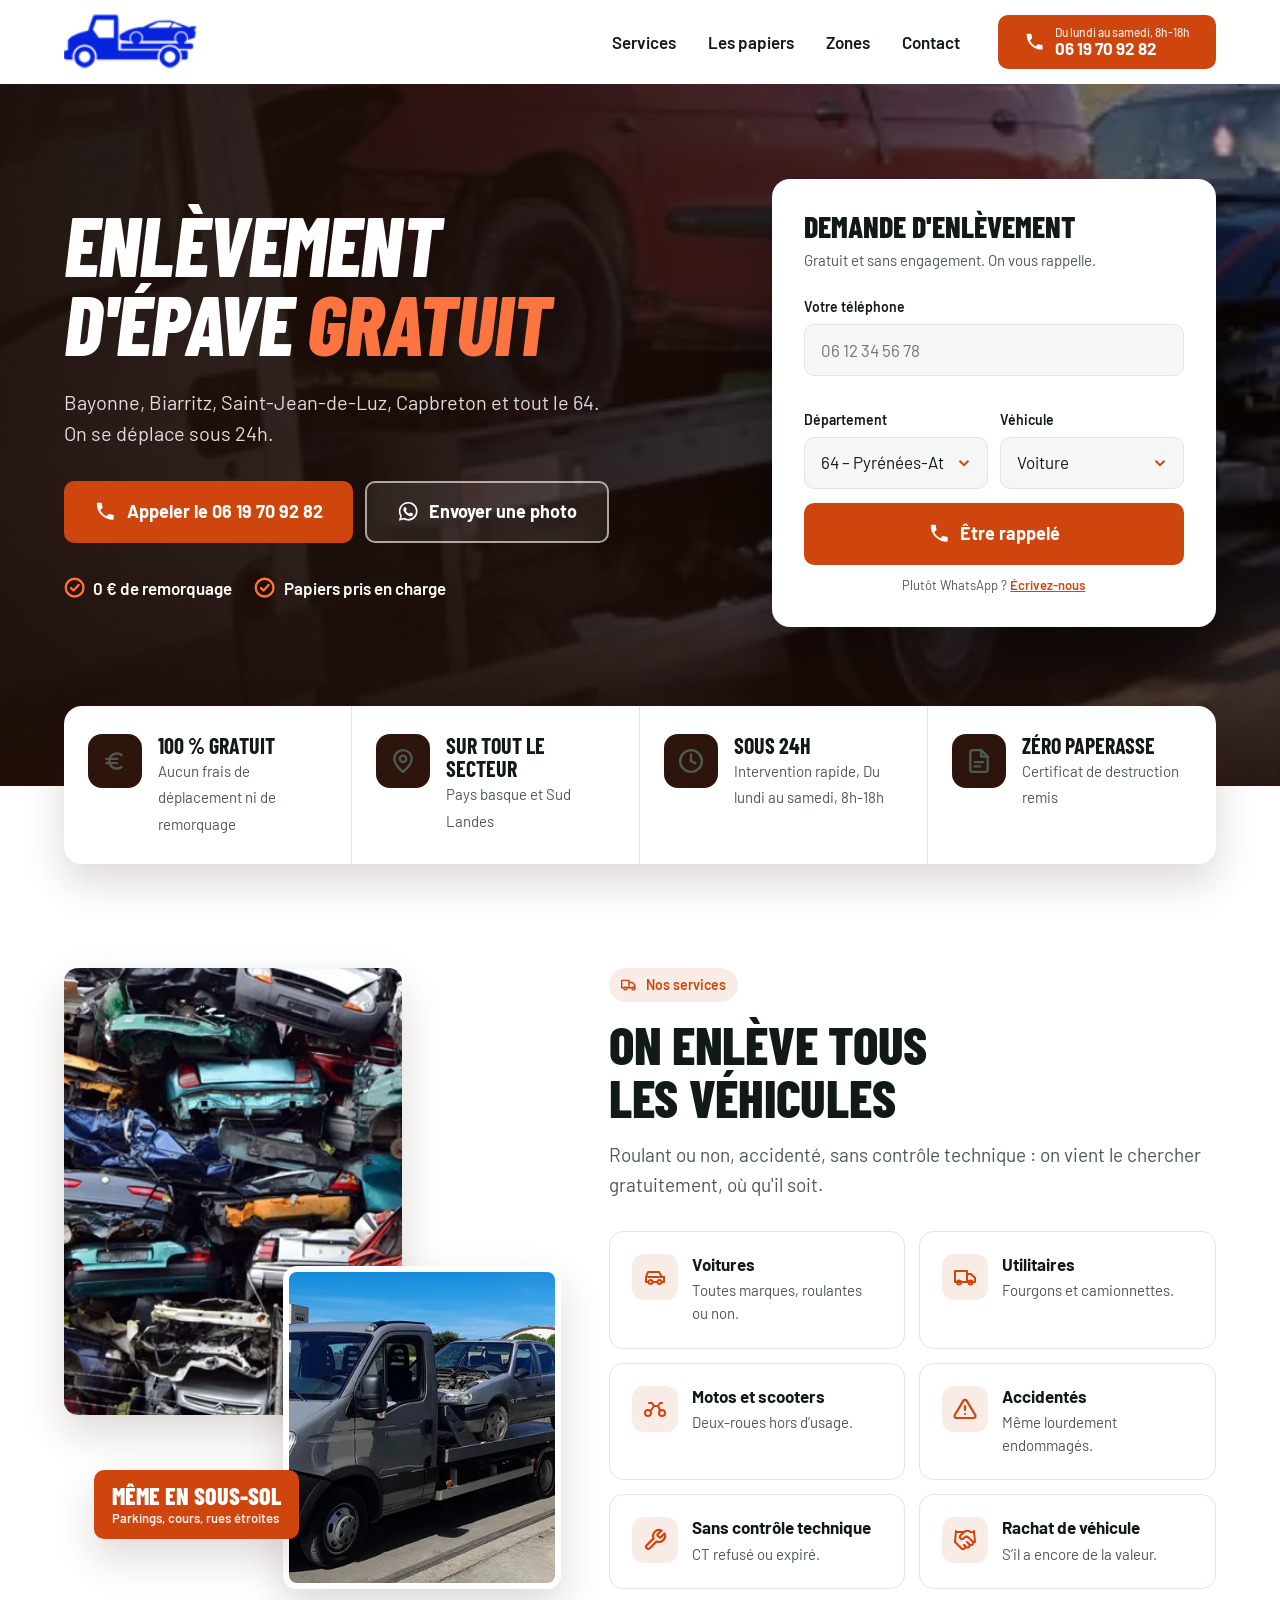
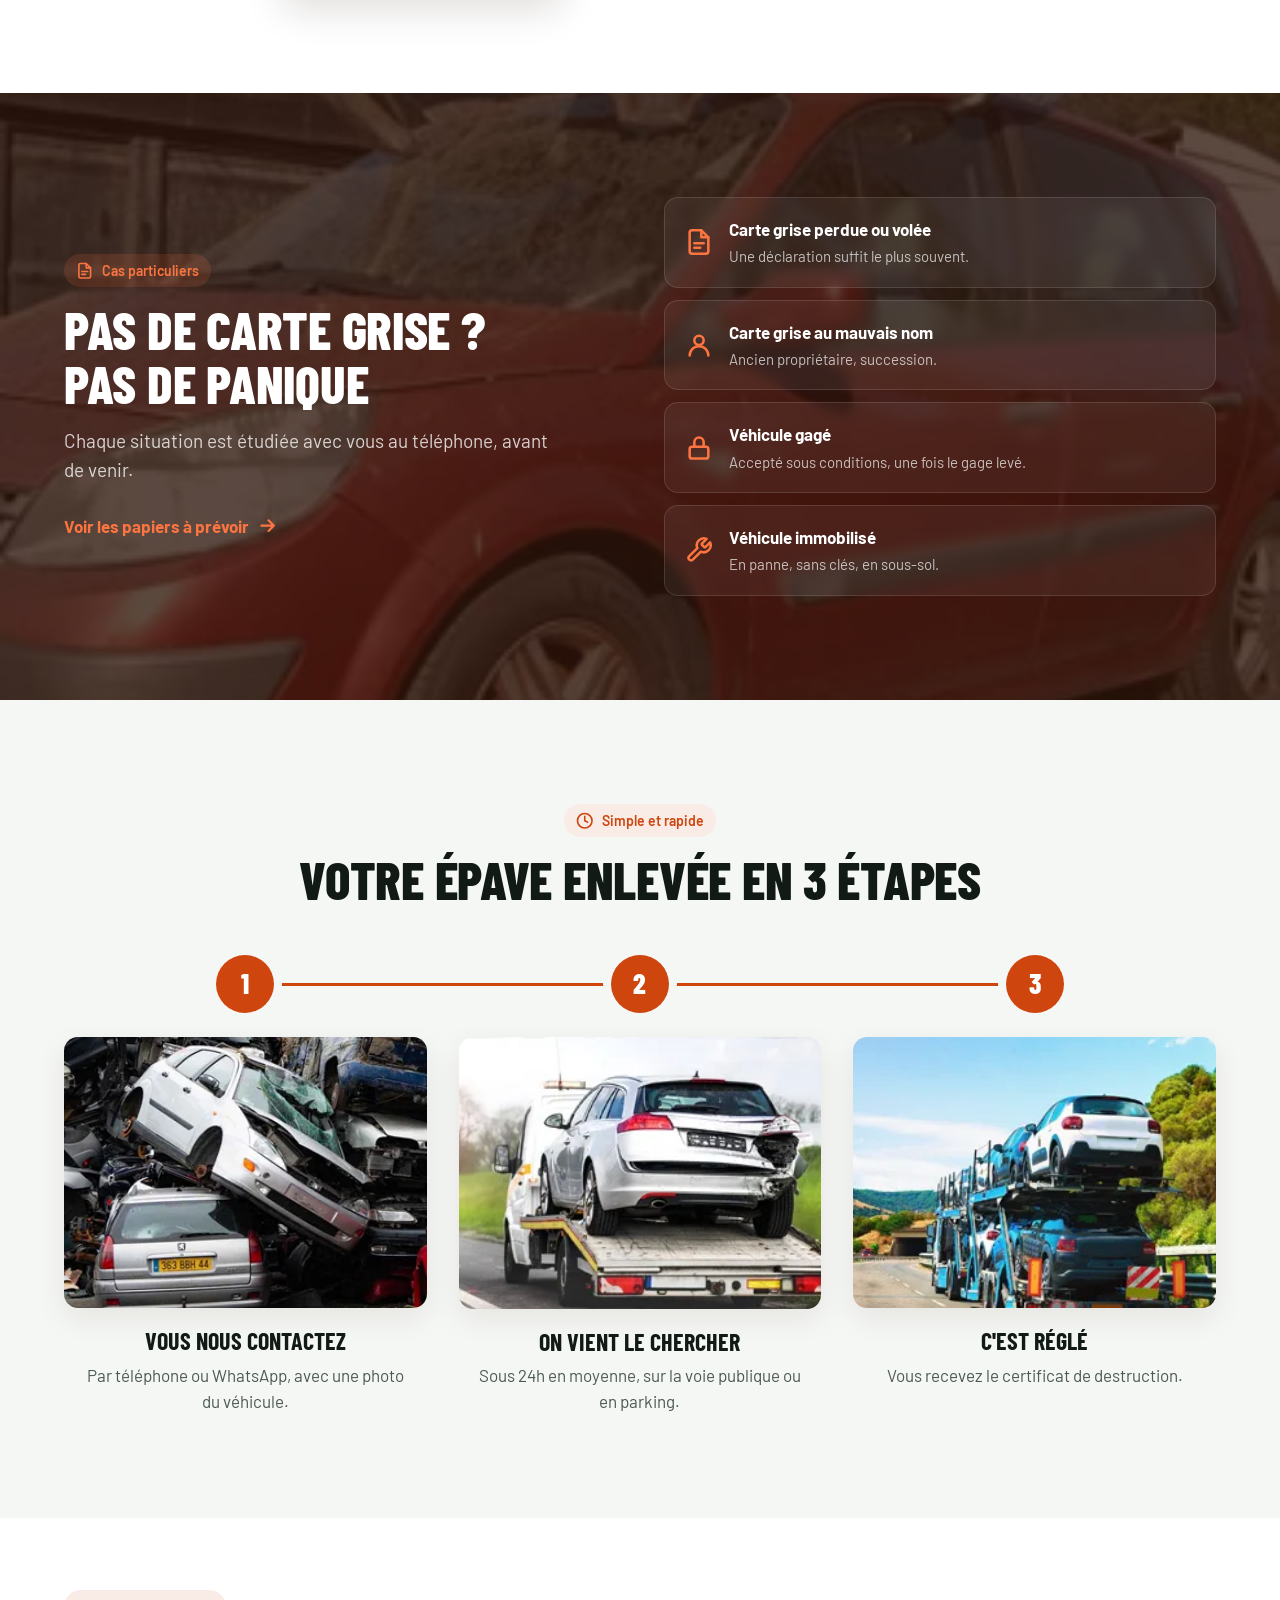
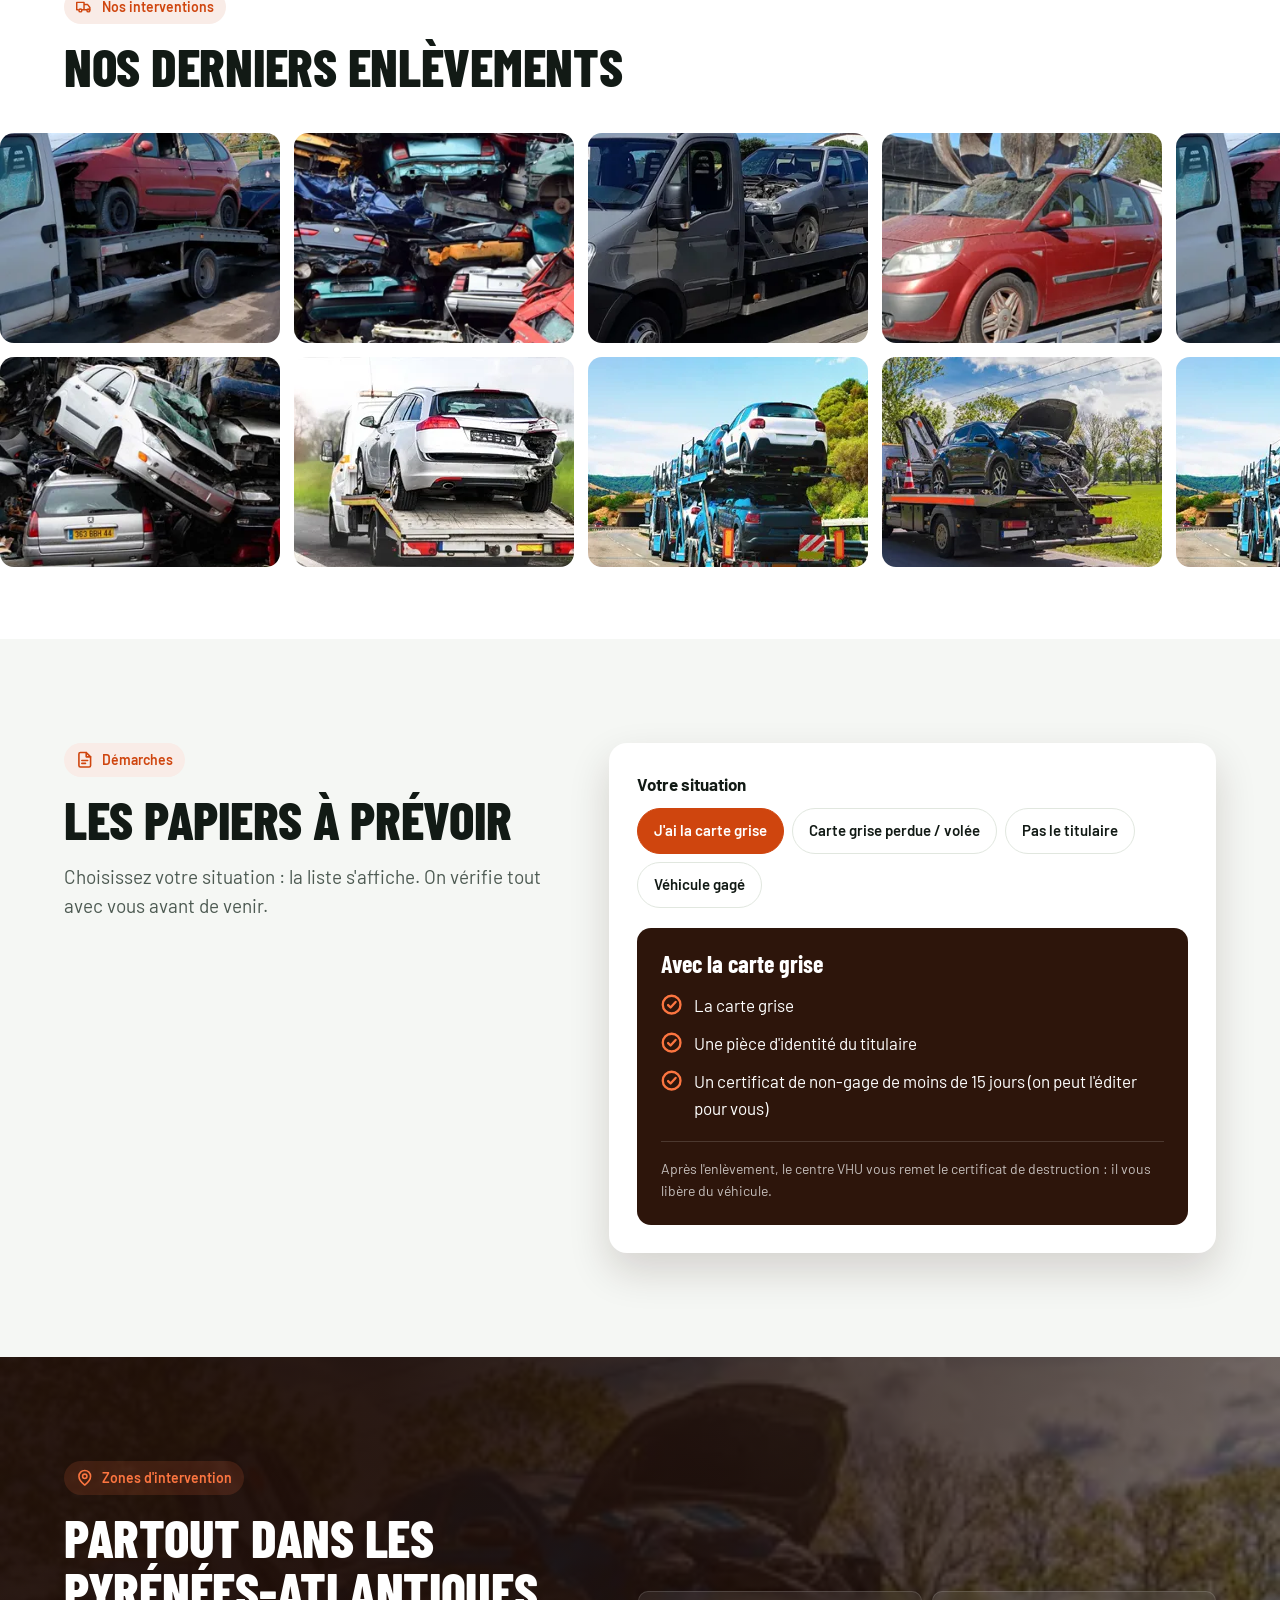
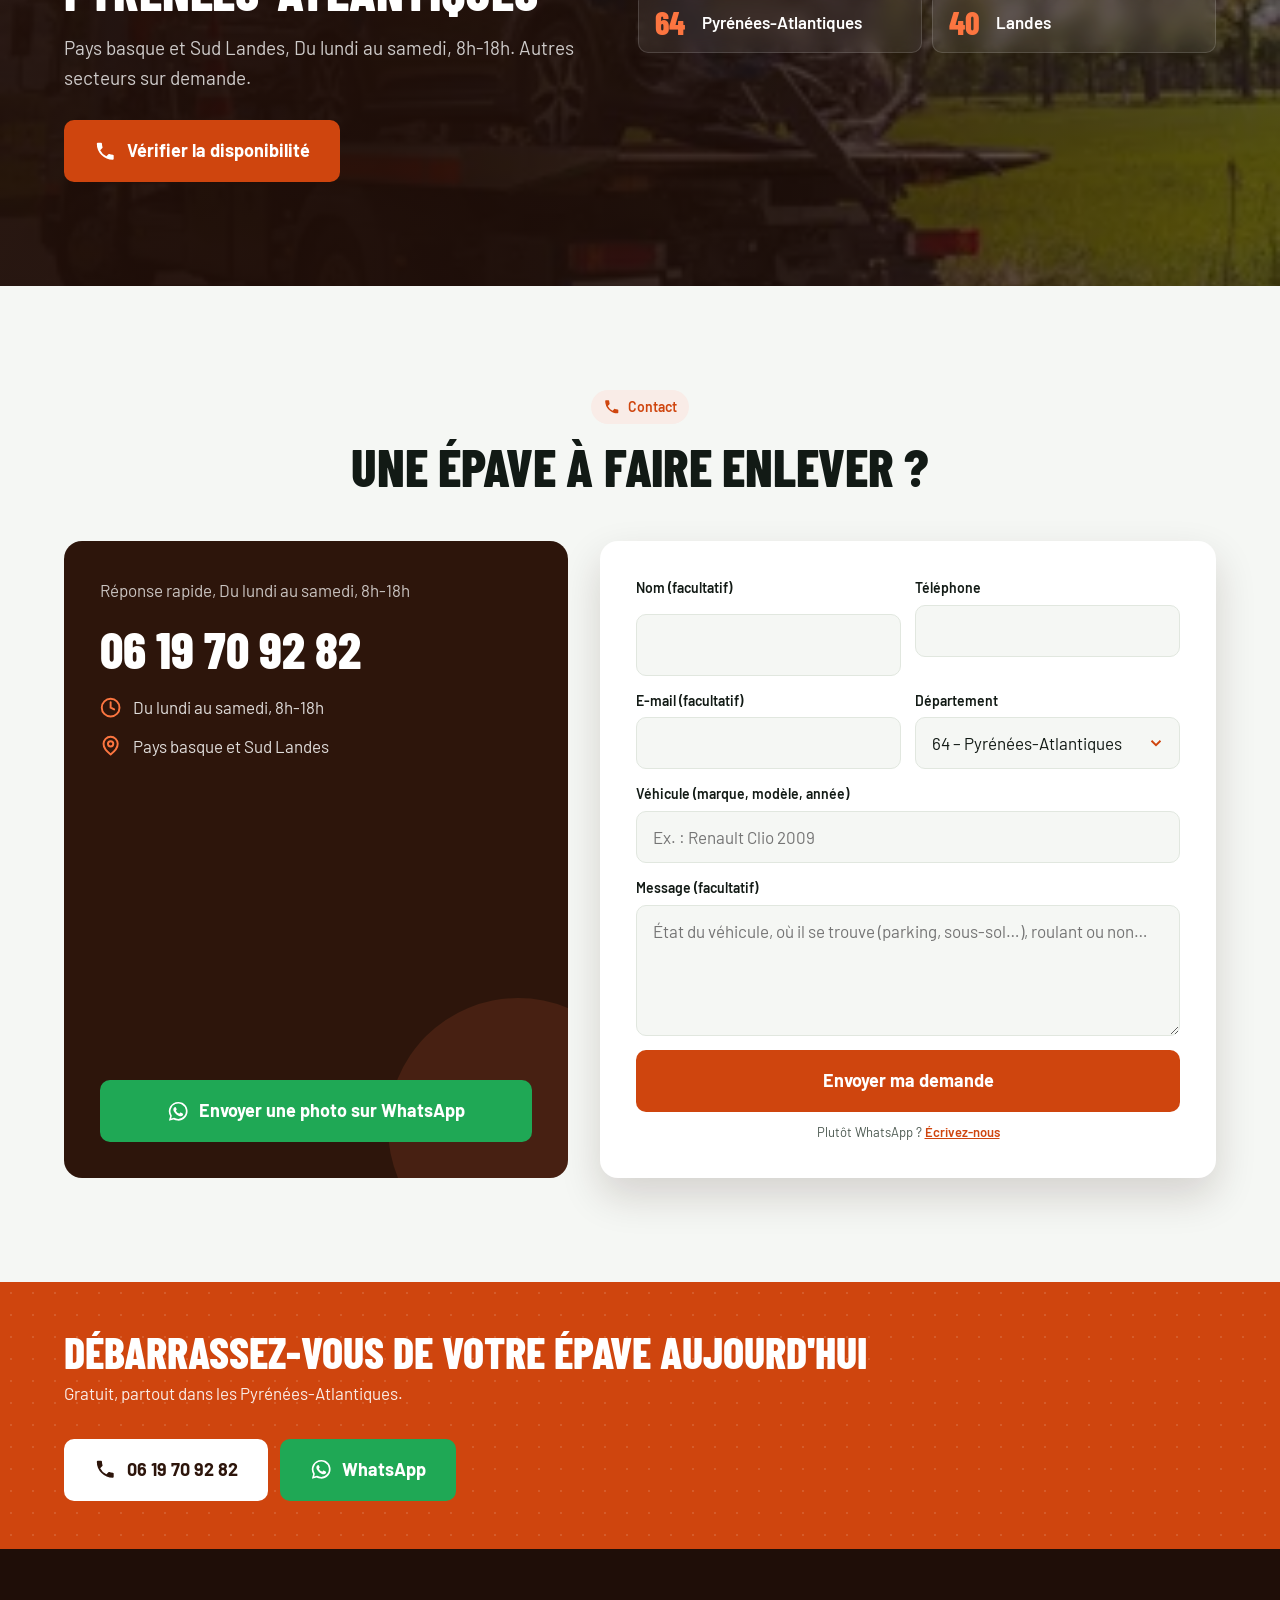
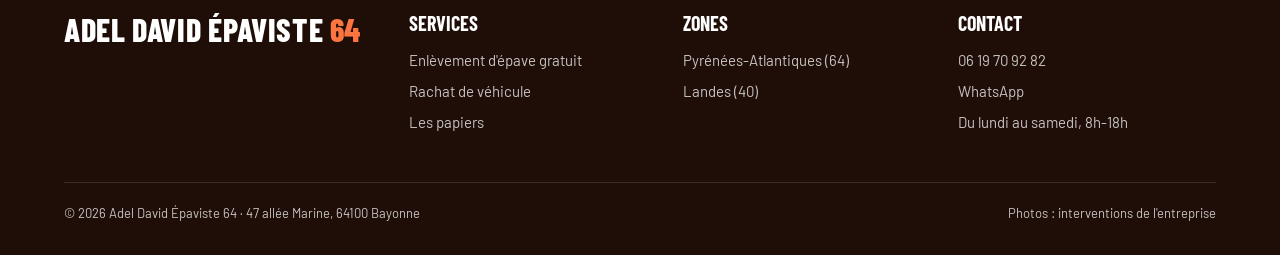
==== epaviste-64-adel-david/index.html @ 926a611f "Maquettes générées" ====
<!DOCTYPE html>
<html lang="fr">
<head>
  <meta charset="UTF-8">
  <meta name="viewport" content="width=device-width, initial-scale=1.0">
  <title>Enlèvement d&#x27;épave gratuit dans les Pyrénées-Atlantiques | Adel David Épaviste 64</title>
  <meta name="description" content="Enlèvement d&#x27;épave gratuit dans les Pyrénées-Atlantiques, Du lundi au samedi, 8h-18h. Tél. 06 19 70 92 82">
  <meta name="robots" content="noindex, nofollow">
  <meta property="og:title" content="Enlèvement d&#x27;épave gratuit dans les Pyrénées-Atlantiques | Adel David Épaviste 64">
  <meta property="og:description" content="Enlèvement d&#x27;épave gratuit dans les Pyrénées-Atlantiques, Du lundi au samedi, 8h-18h. Tél. 06 19 70 92 82">
  <meta property="og:image" content="img/photo-1.webp">
  <meta name="theme-color" content="#2d150b">
  <link rel="icon" href="img/logo.png">
  <link rel="preconnect" href="https://fonts.googleapis.com">
  <link rel="preconnect" href="https://fonts.gstatic.com" crossorigin>
  <link href="https://fonts.googleapis.com/css2?family=Barlow+Condensed:ital,wght@0,700;0,800;1,800&family=Barlow:wght@400;500;600;700&display=swap" rel="stylesheet">
  <link rel="preload" as="image" href="img/photo-1.webp">
  <link rel="stylesheet" href="theme.css">
</head>
<body>
  <a href="#contenu" class="skip-link">Aller au contenu</a>
  <svg width="0" height="0" style="position:absolute" aria-hidden="true">
  <symbol id="i-phone" viewBox="0 0 24 24" fill="currentColor"><path d="M6.6 10.8a15.1 15.1 0 0 0 6.6 6.6l2.2-2.2c.3-.3.7-.4 1-.2 1.1.4 2.3.6 3.6.6.6 0 1 .4 1 1V20c0 .6-.4 1-1 1A17 17 0 0 1 3 4c0-.6.4-1 1-1h3.5c.6 0 1 .4 1 1 0 1.3.2 2.5.6 3.6.1.3 0 .7-.2 1z"/></symbol>
  <symbol id="i-wa" viewBox="0 0 24 24" fill="currentColor"><path d="M12 2a10 10 0 0 0-8.6 15.1L2 22l5-1.3A10 10 0 1 0 12 2zm0 18.2c-1.5 0-3-.4-4.3-1.2l-.3-.2-3 .8.8-2.9-.2-.3A8.2 8.2 0 1 1 12 20.2zm4.5-6.1c-.2-.1-1.5-.7-1.7-.8-.2-.1-.4-.1-.6.1l-.8 1c-.1.2-.3.2-.5.1a6.7 6.7 0 0 1-3.3-2.9c-.3-.4.2-.4.7-1.4.1-.2 0-.3 0-.4l-.8-1.8c-.2-.5-.4-.4-.6-.4h-.5c-.2 0-.5.1-.7.3-.2.3-.9.9-.9 2.2s.9 2.5 1 2.7c.1.2 1.8 2.8 4.4 3.9 1.6.7 2.3.8 3.1.6.5-.1 1.5-.6 1.7-1.2.2-.6.2-1.1.2-1.2-.1-.1-.3-.2-.5-.3z"/></symbol>
  <symbol id="i-check" viewBox="0 0 24 24" fill="none" stroke="currentColor" stroke-width="2.6" stroke-linecap="round" stroke-linejoin="round"><circle cx="12" cy="12" r="10"/><path d="m8 12.5 2.8 2.8L16.5 9"/></symbol>
  <symbol id="i-star" viewBox="0 0 24 24" fill="currentColor"><path d="m12 2 3.1 6.3 6.9 1-5 4.9 1.2 6.8L12 17.8 5.8 21l1.2-6.8-5-4.9 6.9-1z"/></symbol>
  <symbol id="i-euro" viewBox="0 0 24 24" fill="none" stroke="currentColor" stroke-width="2.2" stroke-linecap="round" stroke-linejoin="round"><path d="M18 6.5A7 7 0 1 0 18 17.5"/><path d="M4 10h10M4 14h10"/></symbol>
  <symbol id="i-shield" viewBox="0 0 24 24" fill="none" stroke="currentColor" stroke-width="2.2" stroke-linecap="round" stroke-linejoin="round"><path d="M12 22s8-4 8-10V5l-8-3-8 3v7c0 6 8 10 8 10z"/><path d="m9 12 2 2 4-4"/></symbol>
  <symbol id="i-clock" viewBox="0 0 24 24" fill="none" stroke="currentColor" stroke-width="2.2" stroke-linecap="round"><circle cx="12" cy="12" r="10"/><path d="M12 6v6l4 2"/></symbol>
  <symbol id="i-hand" viewBox="0 0 24 24" fill="none" stroke="currentColor" stroke-width="2" stroke-linecap="round" stroke-linejoin="round"><path d="m11 17 2 2a1 1 0 1 0 3-3"/><path d="m14 14 2.5 2.5a1 1 0 1 0 3-3l-3.9-3.9a3 3 0 0 0-4.2 0l-.9.9a1 1 0 1 1-3-3l2.8-2.8a5.8 5.8 0 0 1 7.1-.9l.5.3a2 2 0 0 0 1.4.2L21 4"/><path d="m21 3 1 11h-2M3 3 2 14l6.5 6.5a1 1 0 1 0 3-3M3 4h8"/></symbol>
  <symbol id="i-car" viewBox="0 0 24 24" fill="none" stroke="currentColor" stroke-width="2" stroke-linecap="round" stroke-linejoin="round"><path d="M5 17H3v-5l2-5h11l3 5h2v5h-2"/><circle cx="7.5" cy="17" r="2"/><circle cx="16.5" cy="17" r="2"/><path d="M9.5 17h5M5 12h14"/></symbol>
  <symbol id="i-van" viewBox="0 0 24 24" fill="none" stroke="currentColor" stroke-width="2" stroke-linecap="round" stroke-linejoin="round"><path d="M2 6h12v11H2zM14 9h4l4 4v4h-8"/><circle cx="6" cy="17.5" r="2"/><circle cx="17.5" cy="17.5" r="2"/></symbol>
  <symbol id="i-moto" viewBox="0 0 24 24" fill="none" stroke="currentColor" stroke-width="2" stroke-linecap="round" stroke-linejoin="round"><circle cx="5" cy="16" r="3"/><circle cx="19" cy="16" r="3"/><path d="M7.5 14 11 9h4l2.5 5M11 9 9 6H6M15 9l2-3h2"/></symbol>
  <symbol id="i-crash" viewBox="0 0 24 24" fill="none" stroke="currentColor" stroke-width="2.2" stroke-linecap="round" stroke-linejoin="round"><path d="M10.3 3.9 1.8 18a2 2 0 0 0 1.7 3h17a2 2 0 0 0 1.7-3L13.7 3.9a2 2 0 0 0-3.4 0zM12 9v4M12 17h.01"/></symbol>
  <symbol id="i-wrench" viewBox="0 0 24 24" fill="none" stroke="currentColor" stroke-width="2.2" stroke-linecap="round" stroke-linejoin="round"><path d="M14.7 6.3a1 1 0 0 0 0 1.4l1.6 1.6a1 1 0 0 0 1.4 0l3.8-3.8a6 6 0 0 1-7.9 7.9l-6.9 6.9a2.1 2.1 0 0 1-3-3l6.9-6.9a6 6 0 0 1 7.9-7.9z"/></symbol>
  <symbol id="i-doc" viewBox="0 0 24 24" fill="none" stroke="currentColor" stroke-width="2.2" stroke-linecap="round" stroke-linejoin="round"><path d="M14 2H6a2 2 0 0 0-2 2v16a2 2 0 0 0 2 2h12a2 2 0 0 0 2-2V8z"/><path d="M14 2v6h6M8 13h8M8 17h5"/></symbol>
  <symbol id="i-lock" viewBox="0 0 24 24" fill="none" stroke="currentColor" stroke-width="2.2" stroke-linecap="round"><rect x="4" y="11" width="16" height="10" rx="2"/><path d="M8 11V7a4 4 0 0 1 8 0v4"/></symbol>
  <symbol id="i-user" viewBox="0 0 24 24" fill="none" stroke="currentColor" stroke-width="2.2" stroke-linecap="round"><circle cx="12" cy="8" r="4"/><path d="M4 21a8 8 0 0 1 16 0"/></symbol>
  <symbol id="i-pin" viewBox="0 0 24 24" fill="none" stroke="currentColor" stroke-width="2.2" stroke-linecap="round" stroke-linejoin="round"><path d="M20 10c0 6-8 12-8 12S4 16 4 10a8 8 0 0 1 16 0z"/><circle cx="12" cy="10" r="3"/></symbol>
  <symbol id="i-mail" viewBox="0 0 24 24" fill="none" stroke="currentColor" stroke-width="2.2" stroke-linecap="round" stroke-linejoin="round"><rect x="2" y="4" width="20" height="16" rx="2"/><path d="m22 7-10 6L2 7"/></symbol>
  <symbol id="i-recycle" viewBox="0 0 24 24" fill="none" stroke="currentColor" stroke-width="2.2" stroke-linecap="round" stroke-linejoin="round"><path d="M7 19H4.8a1.8 1.8 0 0 1-1.6-2.7L7.2 9.5M11 19h8.2a1.8 1.8 0 0 0 1.6-2.7l-1.2-2M14 16l-3 3 3 3M8.3 13.6 7.2 9.5 3.1 10.6M9.3 5.6l1.1-1.8a1.8 1.8 0 0 1 3 0l3.9 6.7M13.4 9.9l4.1 1.1 1.1-4.1"/></symbol>
  <symbol id="i-drop" viewBox="0 0 24 24" fill="none" stroke="currentColor" stroke-width="2.2" stroke-linecap="round" stroke-linejoin="round"><path d="M12 2.7 6.3 8.4a8 8 0 1 0 11.4 0z"/></symbol>
  <symbol id="i-truck" viewBox="0 0 24 24" fill="none" stroke="currentColor" stroke-width="2" stroke-linecap="round" stroke-linejoin="round"><path d="M1 16V6h10v10M11 9h5l3 4v3h-2M1 16h2m6 0h6"/><circle cx="6" cy="17" r="2"/><circle cx="17" cy="17" r="2"/></symbol>
  <symbol id="i-building" viewBox="0 0 24 24" fill="none" stroke="currentColor" stroke-width="2.2" stroke-linecap="round"><rect x="4" y="2" width="16" height="20" rx="2"/><path d="M9 22v-4h6v4M8 6h.01M12 6h.01M16 6h.01M8 10h.01M12 10h.01M16 10h.01M8 14h.01M12 14h.01M16 14h.01"/></symbol>
  <symbol id="i-parking" viewBox="0 0 24 24" fill="none" stroke="currentColor" stroke-width="2.2" stroke-linecap="round"><rect x="3" y="3" width="18" height="18" rx="3"/><path d="M9 17V7h4a3 3 0 0 1 0 6H9"/></symbol>
  <symbol id="i-moon" viewBox="0 0 24 24" fill="none" stroke="currentColor" stroke-width="2.2" stroke-linecap="round" stroke-linejoin="round"><path d="M12 3a6 6 0 0 0 9 9 9 9 0 1 1-9-9z"/></symbol>
  <symbol id="i-arrow" viewBox="0 0 24 24" fill="none" stroke="currentColor" stroke-width="2.4" stroke-linecap="round" stroke-linejoin="round"><path d="M5 12h14M13 6l6 6-6 6"/></symbol>
</svg>


  <!-- ===== BARRE COLLANTE ===== -->
  <header class="navbar_component">
    <div class="padding-global"><div class="container-large navbar_inner">
      <a href="#contenu" class="navbar_logo" aria-label="Adel David Épaviste 64, accueil"><img src="img/logo.png" alt="Logo Adel David Épaviste 64" style="height:60px;width:auto"></a>
      <nav class="navbar_menu" aria-label="Navigation principale">
        <a href="#services" class="navbar_link">Services</a>
        <a href="#papiers" class="navbar_link">Les papiers</a>
        <a href="#zones" class="navbar_link">Zones</a>
        <a href="#contact" class="navbar_link">Contact</a>
      </nav>
      <a href="tel:+33619709282" class="button navbar_phone"><svg class="icon" aria-hidden="true"><use href="#i-phone"/></svg><span><small>Du lundi au samedi, 8h-18h</small>06 19 70 92 82</span></a>
      <button class="navbar_toggle" type="button" aria-expanded="false" aria-label="Ouvrir le menu"><span></span><span></span><span></span></button>
    </div></div>
  </header>

  <main id="contenu">

    <!-- ===== HERO VIDÉO ===== -->
    <section class="section_hero">
      <div class="hero_media">
        <img src="img/photo-1.webp" alt="" fetchpriority="high">
      </div>
      <div class="padding-global"><div class="container-large hero_inner">
        <div class="hero_animate">
          
          <h1 class="heading-style-h1 hero_title"><span class="line">Enlèvement</span><span class="line">d'épave <span class="text-highlight">gratuit</span></span></h1>
          <p class="hero_subtitle">Bayonne, Biarritz, Saint-Jean-de-Luz, Capbreton et tout le 64. On se déplace sous 24h.</p>
          <div class="hero_buttons">
            <a href="tel:+33619709282" class="button is-large is-shine"><svg class="icon" aria-hidden="true"><use href="#i-phone"/></svg>Appeler le 06 19 70 92 82</a>
            <a href="https://wa.me/33619709282" target="_blank" rel="noopener" class="button is-outline is-large is-half"><svg class="icon" aria-hidden="true"><use href="#i-wa"/></svg><span class="hide-mobile">Envoyer une photo</span><span class="show-mobile">WhatsApp</span></a>
            <a href="#demande" class="button is-outline is-large is-half show-tablet" data-goto-form><svg class="icon" aria-hidden="true"><use href="#i-mail"/></svg>Être rappelé</a>
          </div>
          
          <ul class="hero_checks"><li><svg class="icon" aria-hidden="true"><use href="#i-check"/></svg>0 € de remorquage</li><li><svg class="icon" aria-hidden="true"><use href="#i-check"/></svg>Papiers pris en charge</li></ul>
        </div>

        <form class="quote_card hero_card_in" id="demande" data-mail-form novalidate>
          <p class="quote_title">Demande d'enlèvement</p>
          <p class="quote_sub">Gratuit et sans engagement. On vous rappelle.</p>
          <div class="form_field"><label for="q-tel">Votre téléphone</label><input class="form_input" id="q-tel" name="tel" type="tel" inputmode="tel" autocomplete="tel" placeholder="06 12 34 56 78" required data-label="Téléphone"><span class="form_error" data-error-for="tel"></span></div>
          <div class="form_row">
            <div class="form_field"><label for="q-dep">Département</label><select class="form_input" id="q-dep" name="dep" data-label="Département"><option>64 – Pyrénées-Atlantiques</option><option>40 – Landes</option><option>Autre département</option></select></div>
            <div class="form_field"><label for="q-veh">Véhicule</label><select class="form_input" id="q-veh" name="vehicule" data-label="Type de véhicule"><option>Voiture</option><option>Utilitaire</option><option>Moto ou scooter</option></select></div>
          </div>
          <input type="text" name="_honey" class="form_honey" tabindex="-1" autocomplete="off" aria-hidden="true">
          <button type="submit" class="button is-full is-large"><svg class="icon" aria-hidden="true"><use href="#i-phone"/></svg>Être rappelé</button>
          <p class="form_note" data-form-status>Plutôt WhatsApp&nbsp;? <a href="https://wa.me/33619709282" target="_blank" rel="noopener">Écrivez-nous</a></p>
        </form>
      </div></div>
    </section>

    <!-- ===== AVANTAGES ===== -->
    <section class="section_perks">
      <div class="padding-global"><div class="container-large">
        <div class="perks_list" data-reveal-group>
          <div class="perks_item" data-reveal><span class="perks_icon"><svg class="" aria-hidden="true"><use href="#i-euro"/></svg></span><div><strong>100 % gratuit</strong><span>Aucun frais de déplacement ni de remorquage</span></div></div>
          <div class="perks_item" data-reveal><span class="perks_icon"><svg class="" aria-hidden="true"><use href="#i-pin"/></svg></span><div><strong>Sur tout le secteur</strong><span>Pays basque et Sud Landes</span></div></div>
          <div class="perks_item" data-reveal><span class="perks_icon"><svg class="" aria-hidden="true"><use href="#i-clock"/></svg></span><div><strong>Sous 24h</strong><span>Intervention rapide, Du lundi au samedi, 8h-18h</span></div></div>
          <div class="perks_item" data-reveal><span class="perks_icon"><svg class="" aria-hidden="true"><use href="#i-doc"/></svg></span><div><strong>Zéro paperasse</strong><span>Certificat de destruction remis</span></div></div>
        </div>
      </div></div>
    </section>

    <!-- ===== SERVICES ===== -->
    <section class="section_services" id="services">
      <div class="padding-global"><div class="container-large padding-section-large">
        <div class="services_layout">
          <div class="services_photos" data-reveal="left">
            <div class="services_photo is-a"><img src="img/photo-2.webp" alt="Enlèvement d'épave par Adel David Épaviste 64" loading="lazy" width="1200" height="1600"></div>
            <div class="services_photo is-b"><img src="img/photo-3.webp" alt="Véhicule chargé sur le plateau" loading="lazy" width="1200" height="1600"></div>
            <div class="services_badge">Même en sous-sol<small>Parkings, cours, rues étroites</small></div>
          </div>
          <div data-reveal-group>
            <div class="section-head" style="margin-bottom:2rem">
              <span class="section-tag" data-reveal><svg class="icon" aria-hidden="true"><use href="#i-truck"/></svg>Nos services</span>
              <h2 class="heading-style-h2" data-reveal>On enlève tous les véhicules</h2>
              <p class="text-lead" data-reveal>Roulant ou non, accidenté, sans contrôle technique : on vient le chercher gratuitement, où qu'il soit.</p>
            </div>
            <div class="services_grid"><div class="service_card" data-reveal><span class="service_icon"><svg class="" aria-hidden="true"><use href="#i-car"/></svg></span><div><h3>Voitures</h3><p>Toutes marques, roulantes ou non.</p></div></div><div class="service_card" data-reveal><span class="service_icon"><svg class="" aria-hidden="true"><use href="#i-van"/></svg></span><div><h3>Utilitaires</h3><p>Fourgons et camionnettes.</p></div></div><div class="service_card" data-reveal><span class="service_icon"><svg class="" aria-hidden="true"><use href="#i-moto"/></svg></span><div><h3>Motos et scooters</h3><p>Deux-roues hors d’usage.</p></div></div><div class="service_card" data-reveal><span class="service_icon"><svg class="" aria-hidden="true"><use href="#i-crash"/></svg></span><div><h3>Accidentés</h3><p>Même lourdement endommagés.</p></div></div><div class="service_card" data-reveal><span class="service_icon"><svg class="" aria-hidden="true"><use href="#i-wrench"/></svg></span><div><h3>Sans contrôle technique</h3><p>CT refusé ou expiré.</p></div></div><div class="service_card" data-reveal><span class="service_icon"><svg class="" aria-hidden="true"><use href="#i-hand"/></svg></span><div><h3>Rachat de véhicule</h3><p>S’il a encore de la valeur.</p></div></div></div>
          </div>
        </div>
      </div></div>
    </section>

    <!-- ===== CAS PARTICULIERS ===== -->
    <section class="section_special background-color-dark">
      <div class="special_bg"><img src="img/photo-4.webp" alt="" loading="lazy"></div>
      <div class="padding-global"><div class="container-large padding-section-large">
        <div class="special_layout">
          <div data-reveal-group>
            <span class="section-tag" data-reveal><svg class="icon" aria-hidden="true"><use href="#i-doc"/></svg>Cas particuliers</span>
            <h2 class="heading-style-h2" data-reveal>Pas de carte grise&nbsp;? Pas de panique</h2>
            <p class="text-lead" data-reveal>Chaque situation est étudiée avec vous au téléphone, avant de venir.</p>
            <p style="margin-top:1.75rem" data-reveal><a href="#papiers" class="link-arrow">Voir les papiers à prévoir <svg class="icon" aria-hidden="true"><use href="#i-arrow"/></svg></a></p>
          </div>
          <div class="special_list" data-reveal-group>
            <div class="special_item" data-reveal="right"><svg class="icon" aria-hidden="true"><use href="#i-doc"/></svg><div><strong>Carte grise perdue ou volée</strong><span>Une déclaration suffit le plus souvent.</span></div></div>
            <div class="special_item" data-reveal="right"><svg class="icon" aria-hidden="true"><use href="#i-user"/></svg><div><strong>Carte grise au mauvais nom</strong><span>Ancien propriétaire, succession.</span></div></div>
            <div class="special_item" data-reveal="right"><svg class="icon" aria-hidden="true"><use href="#i-lock"/></svg><div><strong>Véhicule gagé</strong><span>Accepté sous conditions, une fois le gage levé.</span></div></div>
            <div class="special_item" data-reveal="right"><svg class="icon" aria-hidden="true"><use href="#i-wrench"/></svg><div><strong>Véhicule immobilisé</strong><span>En panne, sans clés, en sous-sol.</span></div></div>
          </div>
        </div>
      </div></div>
    </section>

    <!-- ===== ÉTAPES ===== -->
    <section class="section_steps background-color-light">
      <div class="padding-global"><div class="container-large padding-section-large">
        <div class="section-head is-center" data-reveal-group>
          <span class="section-tag" data-reveal><svg class="icon" aria-hidden="true"><use href="#i-clock"/></svg>Simple et rapide</span>
          <h2 class="heading-style-h2" data-reveal>Votre épave enlevée en 3 étapes</h2>
        </div>
        <div class="steps_grid" data-reveal-group>
          <div class="steps_line"></div>
          <div class="step_card" data-reveal><div class="step_number">1</div><div class="step_image"><img src="img/photo-5.webp" alt="Photo du véhicule" loading="lazy" width="1000" height="753"></div><h3 class="heading-style-h3">Vous nous contactez</h3><p>Par téléphone ou WhatsApp, avec une photo du véhicule.</p></div>
          <div class="step_card" data-reveal><div class="step_number">2</div><div class="step_image"><img src="img/photo-6.webp" alt="Dépanneuse chargée d'un véhicule" loading="lazy" width="1200" height="900"></div><h3 class="heading-style-h3">On vient le chercher</h3><p>Sous 24h en moyenne, sur la voie publique ou en parking.</p></div>
          <div class="step_card" data-reveal><div class="step_number">3</div><div class="step_image"><img src="img/photo-7.webp" alt="Véhicule enlevé" loading="lazy" width="1000" height="753"></div><h3 class="heading-style-h3">C'est réglé</h3><p>Vous recevez le certificat de destruction.</p></div>
        </div>
      </div></div>
    </section>

    <!-- ===== GALERIE ===== -->
    <section class="section_gallery">
      <div class="padding-global"><div class="container-large padding-section-medium" style="padding-bottom:2.5rem">
        <div class="section-head" data-reveal-group style="margin-bottom:0">
          <span class="section-tag" data-reveal><svg class="icon" aria-hidden="true"><use href="#i-truck"/></svg>Nos interventions</span>
          <h2 class="heading-style-h2" data-reveal>Nos derniers enlèvements</h2>
        </div>
      </div></div>
      <div class="gallery_rows" style="padding-bottom:4.5rem">
        <div class="gallery_marquee" data-marquee><div class="gallery_item"><img src="img/photo-1.webp" alt="Enlèvement d&#x27;épave par Adel David Épaviste 64" loading="lazy" width="900" height="1200"></div><div class="gallery_item"><img src="img/photo-2.webp" alt="Enlèvement d&#x27;épave par Adel David Épaviste 64" loading="lazy" width="900" height="1200"></div><div class="gallery_item"><img src="img/photo-3.webp" alt="Enlèvement d&#x27;épave par Adel David Épaviste 64" loading="lazy" width="900" height="1200"></div><div class="gallery_item"><img src="img/photo-4.webp" alt="Enlèvement d&#x27;épave par Adel David Épaviste 64" loading="lazy" width="900" height="1200"></div><div class="gallery_item"><img src="img/photo-1.webp" alt="Enlèvement d&#x27;épave par Adel David Épaviste 64" loading="lazy" width="900" height="1200"></div><div class="gallery_item"><img src="img/photo-2.webp" alt="Enlèvement d&#x27;épave par Adel David Épaviste 64" loading="lazy" width="900" height="1200"></div><div class="gallery_item"><img src="img/photo-3.webp" alt="Enlèvement d&#x27;épave par Adel David Épaviste 64" loading="lazy" width="900" height="1200"></div><div class="gallery_item"><img src="img/photo-4.webp" alt="Enlèvement d&#x27;épave par Adel David Épaviste 64" loading="lazy" width="900" height="1200"></div></div>
        <div class="gallery_marquee is-reverse" data-marquee><div class="gallery_item"><img src="img/photo-5.webp" alt="Enlèvement d&#x27;épave par Adel David Épaviste 64" loading="lazy" width="900" height="1200"></div><div class="gallery_item"><img src="img/photo-6.webp" alt="Enlèvement d&#x27;épave par Adel David Épaviste 64" loading="lazy" width="900" height="1200"></div><div class="gallery_item"><img src="img/photo-7.webp" alt="Enlèvement d&#x27;épave par Adel David Épaviste 64" loading="lazy" width="900" height="1200"></div><div class="gallery_item"><img src="img/photo-8.webp" alt="Enlèvement d&#x27;épave par Adel David Épaviste 64" loading="lazy" width="900" height="1200"></div><div class="gallery_item"><img src="img/photo-9.webp" alt="Enlèvement d&#x27;épave par Adel David Épaviste 64" loading="lazy" width="900" height="1200"></div><div class="gallery_item"><img src="img/photo-5.webp" alt="Enlèvement d&#x27;épave par Adel David Épaviste 64" loading="lazy" width="900" height="1200"></div><div class="gallery_item"><img src="img/photo-6.webp" alt="Enlèvement d&#x27;épave par Adel David Épaviste 64" loading="lazy" width="900" height="1200"></div><div class="gallery_item"><img src="img/photo-7.webp" alt="Enlèvement d&#x27;épave par Adel David Épaviste 64" loading="lazy" width="900" height="1200"></div></div>
      </div>
    </section>

    <!-- ===== VOS PAPIERS ===== -->
    <section class="section_papers background-color-light" id="papiers">
      <div class="padding-global"><div class="container-large padding-section-large">
        <div class="papers_layout">
          <div data-reveal-group>
            <span class="section-tag" data-reveal><svg class="icon" aria-hidden="true"><use href="#i-doc"/></svg>Démarches</span>
            <h2 class="heading-style-h2" data-reveal>Les papiers à prévoir</h2>
            <p class="text-lead" data-reveal>Choisissez votre situation : la liste s'affiche. On vérifie tout avec vous avant de venir.</p>
          </div>
          <form class="papers_tool" data-papers onsubmit="return false" data-reveal="right">
            <fieldset class="papers_choices">
              <legend>Votre situation</legend>
              <label class="papers_choice"><input type="radio" name="situation" value="cg" checked><span>J'ai la carte grise</span></label>
              <label class="papers_choice"><input type="radio" name="situation" value="perdue"><span>Carte grise perdue / volée</span></label>
              <label class="papers_choice"><input type="radio" name="situation" value="tiers"><span>Pas le titulaire</span></label>
              <label class="papers_choice"><input type="radio" name="situation" value="gage"><span>Véhicule gagé</span></label>
            </fieldset>
            <div class="papers_result" aria-live="polite">
              <div class="papers_panel" data-panel="cg"><h3>Avec la carte grise</h3><ul class="papers_list">
                <li><svg class="icon" aria-hidden="true"><use href="#i-check"/></svg>La carte grise</li>
                <li><svg class="icon" aria-hidden="true"><use href="#i-check"/></svg>Une pièce d'identité du titulaire</li>
                <li><svg class="icon" aria-hidden="true"><use href="#i-check"/></svg>Un certificat de non-gage de moins de 15 jours (on peut l'éditer pour vous)</li></ul></div>
              <div class="papers_panel" data-panel="perdue"><h3>Sans la carte grise</h3><ul class="papers_list">
                <li><svg class="icon" aria-hidden="true"><use href="#i-check"/></svg>La déclaration de perte, ou le récépissé de plainte en cas de vol</li>
                <li><svg class="icon" aria-hidden="true"><use href="#i-check"/></svg>Une pièce d'identité du titulaire</li>
                <li><svg class="icon" aria-hidden="true"><use href="#i-check"/></svg>Un certificat de non-gage de moins de 15 jours</li></ul></div>
              <div class="papers_panel" data-panel="tiers"><h3>Pour le véhicule d'un proche</h3><ul class="papers_list">
                <li><svg class="icon" aria-hidden="true"><use href="#i-check"/></svg>La carte grise du véhicule</li>
                <li><svg class="icon" aria-hidden="true"><use href="#i-check"/></svg>Une procuration signée du titulaire, avec sa pièce d'identité</li>
                <li><svg class="icon" aria-hidden="true"><use href="#i-check"/></svg>En cas de succession : acte de décès et attestation d'héritier</li></ul></div>
              <div class="papers_panel" data-panel="gage"><h3>Pour un véhicule gagé</h3><ul class="papers_list">
                <li><svg class="icon" aria-hidden="true"><use href="#i-check"/></svg>Le courrier de levée du gage de l'organisme de crédit</li>
                <li><svg class="icon" aria-hidden="true"><use href="#i-check"/></svg>Puis les mêmes papiers qu'avec la carte grise</li>
                <li><svg class="icon" aria-hidden="true"><use href="#i-check"/></svg>On vous explique la démarche au téléphone</li></ul></div>
              <p class="papers_note">Après l'enlèvement, le centre VHU vous remet le certificat de destruction : il vous libère du véhicule.</p>
            </div>
          </form>
        </div>
      </div></div>
    </section>

    <!-- ===== AVIS (réels uniquement) ===== -->
    

    <!-- ===== ZONES ===== -->
    <section class="section_zones background-color-dark" id="zones">
      <div class="zones_bg"><img src="img/photo-8.webp" alt="" loading="lazy"></div>
      <div class="padding-global"><div class="container-large padding-section-large">
        <div class="zones_layout">
          <div data-reveal-group>
            <span class="section-tag" data-reveal><svg class="icon" aria-hidden="true"><use href="#i-pin"/></svg>Zones d'intervention</span>
            <h2 class="heading-style-h2" data-reveal>Partout dans les Pyrénées-Atlantiques</h2>
            <p class="text-lead" data-reveal>Pays basque et Sud Landes, Du lundi au samedi, 8h-18h. Autres secteurs sur demande.</p>
            <p style="margin-top:1.75rem" data-reveal><a href="tel:+33619709282" class="button is-large"><svg class="icon" aria-hidden="true"><use href="#i-phone"/></svg>Vérifier la disponibilité</a></p>
          </div>
          <div class="zones_grid" data-reveal-group><div class="zone_item" data-reveal><span class="zone_number">64</span><span>Pyrénées-Atlantiques</span></div><div class="zone_item" data-reveal><span class="zone_number">40</span><span>Landes</span></div></div>
        </div>
      </div></div>
    </section>

    <!-- ===== CONTACT ===== -->
    <section class="section_contact background-color-light" id="contact">
      <div class="padding-global"><div class="container-large padding-section-large">
        <div class="section-head is-center" data-reveal-group>
          <span class="section-tag" data-reveal><svg class="icon" aria-hidden="true"><use href="#i-phone"/></svg>Contact</span>
          <h2 class="heading-style-h2" data-reveal>Une épave à faire enlever ?</h2>
        </div>
        <div class="contact_layout">
          <div class="contact_card" data-reveal="left">
            <p style="color:rgba(255,255,255,.75)">Réponse rapide, Du lundi au samedi, 8h-18h</p>
            <a href="tel:+33619709282" class="contact_phone">06 19 70 92 82</a>
            <ul class="contact_lines">
              <li><svg class="icon" aria-hidden="true"><use href="#i-clock"/></svg>Du lundi au samedi, 8h-18h</li>
              <li><svg class="icon" aria-hidden="true"><use href="#i-pin"/></svg>Pays basque et Sud Landes</li>
              
            </ul>
            <a href="https://wa.me/33619709282" target="_blank" rel="noopener" class="button is-whatsapp is-large" style="position:relative;z-index:1;margin-top:auto"><svg class="icon" aria-hidden="true"><use href="#i-wa"/></svg>Envoyer une photo sur WhatsApp</a>
          </div>
          <form class="contact_form" data-mail-form novalidate data-reveal="right">
            <div class="form_field"><label for="c-nom">Nom (facultatif)</label><input class="form_input" id="c-nom" name="nom" autocomplete="name" data-label="Nom complet"></div>
            <div class="form_field"><label for="c-tel">Téléphone</label><input class="form_input" id="c-tel" name="tel" type="tel" inputmode="tel" autocomplete="tel" required data-label="Téléphone"><span class="form_error" data-error-for="tel"></span></div>
            <div class="form_field"><label for="c-mail">E-mail (facultatif)</label><input class="form_input" id="c-mail" name="email" type="email" autocomplete="email" data-label="Email"></div>
            <div class="form_field"><label for="c-dep">Département</label><select class="form_input" id="c-dep" name="dep" data-label="Département"><option>64 – Pyrénées-Atlantiques</option><option>40 – Landes</option><option>Autre département</option></select></div>
            <div class="form_field is-full"><label for="c-veh">Véhicule (marque, modèle, année)</label><input class="form_input" id="c-veh" name="vehicule" placeholder="Ex. : Renault Clio 2009" data-label="Type de véhicule"></div>
            <div class="form_field is-full"><label for="c-msg">Message (facultatif)</label><textarea class="form_input" id="c-msg" name="message" rows="4" placeholder="État du véhicule, où il se trouve (parking, sous-sol…), roulant ou non…" data-label="Message"></textarea></div>
            <input type="text" name="_honey" class="form_honey" tabindex="-1" autocomplete="off" aria-hidden="true">
            <div class="is-full"><button type="submit" class="button is-full is-large">Envoyer ma demande</button><p class="form_note" data-form-status>Plutôt WhatsApp&nbsp;? <a href="https://wa.me/33619709282" target="_blank" rel="noopener">Écrivez-nous</a></p></div>
          </form>
        </div>
      </div></div>
    </section>

    <!-- ===== BANDE D'APPEL ===== -->
    <section class="section_cta">
      <div class="padding-global"><div class="container-large cta_inner">
        <div data-reveal><h2>Débarrassez-vous de votre épave aujourd'hui</h2><p>Gratuit, partout dans les Pyrénées-Atlantiques.</p></div>
        <div class="cta_buttons" data-reveal>
          <a href="tel:+33619709282" class="button is-white is-large"><svg class="icon" aria-hidden="true"><use href="#i-phone"/></svg>06 19 70 92 82</a>
          <a href="https://wa.me/33619709282" target="_blank" rel="noopener" class="button is-whatsapp is-large"><svg class="icon" aria-hidden="true"><use href="#i-wa"/></svg>WhatsApp</a>
        </div>
      </div></div>
    </section>

  </main>

  <!-- ===== PIED DE PAGE ===== -->
  <footer class="footer_component">
    <div class="padding-global"><div class="container-large">
      <div class="footer_top">
        <div>
          <div class="footer_logo is-texte"><span class="logo_texte">Adel David Épaviste <span>64</span></span></div>
          
        </div>
        <div class="footer_col"><h3>Services</h3><ul>
          <li><a href="#services">Enlèvement d'épave gratuit</a></li><li><a href="#services">Rachat de véhicule</a></li><li><a href="#papiers">Les papiers</a></li></ul></div>
        <div class="footer_col"><h3>Zones</h3><ul>
          <li>Pyrénées-Atlantiques (64)</li><li>Landes (40)</li></ul></div>
        <div class="footer_col"><h3>Contact</h3><ul>
          <li><a href="tel:+33619709282">06 19 70 92 82</a></li><li><a href="https://wa.me/33619709282" target="_blank" rel="noopener">WhatsApp</a></li><li>Du lundi au samedi, 8h-18h</li></ul></div>
      </div>
      <div class="footer_bottom">
        <span>© 2026 Adel David Épaviste 64 · 47 allée Marine, 64100 Bayonne</span>
        <span>Photos : interventions de l'entreprise</span>
      </div>
    </div></div>
  </footer>

  <div class="mobile-bar">
    <a href="tel:+33619709282" class="button is-shine"><svg class="icon" aria-hidden="true"><use href="#i-phone"/></svg>Appeler</a>
    <a href="https://wa.me/33619709282" target="_blank" rel="noopener" class="button is-whatsapp"><svg class="icon" aria-hidden="true"><use href="#i-wa"/></svg>WhatsApp</a>
  </div>

  <script src="main.js" defer></script>
</body>
</html>
---- epaviste-64-adel-david/theme.css ----
/* =========================================================
   Maquette épaviste — feuille de style commune (Client-First)
   ========================================================= */
:root {
  --color-dark: #2d150b;
  --color-dark-2: #123826;
  --color-green: #cf450e;        /* boutons (contraste AA sur blanc) */
  --color-green-hover: #b03b0c;
  --color-green-light: #fc7540;  /* pictos et accents sur fond sombre */
  --color-green-soft: #f9ece7;
  --color-ink: #121a15;
  --color-ink-soft: #4d5a52;
  --color-bg: #f5f7f4;
  --color-white: #ffffff;
  --color-border: #e1e7df;
  --color-whatsapp: #1fa855;
  --font-body: "Barlow", system-ui, sans-serif;
  --font-head: "Barlow Condensed", "Barlow", sans-serif;
  --radius: 14px;
  --radius-small: 10px;
  --shadow: 0 10px 30px rgba(45, 21, 11, 0.08);
  --shadow-hover: 0 18px 40px rgba(45, 21, 11, 0.16);
  --ease: cubic-bezier(.2, .7, .2, 1);
  --header-h: 84px;
}

/* ---------- Base ---------- */
*, *::before, *::after { box-sizing: border-box; margin: 0; padding: 0; }
html { scroll-behavior: smooth; overflow-x: clip; scroll-padding-top: 100px; }
body { font-family: var(--font-body); font-size: 1.0625rem; line-height: 1.55; color: var(--color-ink); background: var(--color-white); -webkit-font-smoothing: antialiased; }
img, video { display: block; max-width: 100%; }
a { color: inherit; text-decoration: none; }
button, input, select { font: inherit; color: inherit; }
ul, ol { list-style: none; }
h1, h2, h3 { font-family: var(--font-head); line-height: 1; text-wrap: balance; }
p { text-wrap: pretty; }
:focus-visible { outline: 3px solid var(--color-green-light); outline-offset: 3px; }
.skip-link { position: absolute; left: -9999px; top: 0; z-index: 100; background: var(--color-dark); color: #fff; padding: 12px 16px; }
.skip-link:focus { left: 8px; top: 8px; }
.icon { width: 1.25em; height: 1.25em; flex-shrink: 0; }

/* ---------- Client-First : structure ---------- */
.padding-global { padding-left: 5%; padding-right: 5%; }
.container-large { max-width: 80rem; margin: 0 auto; }
.padding-section-large { padding-top: 6.5rem; padding-bottom: 6.5rem; }
.padding-section-medium { padding-top: 4.5rem; padding-bottom: 4.5rem; }
.background-color-light { background: var(--color-bg); }
.background-color-dark { background: var(--color-dark); color: #fff; }
.text-align-center { text-align: center; }

.section-head { max-width: 46rem; margin-bottom: 3rem; }
.section-head.is-center { margin-left: auto; margin-right: auto; text-align: center; }
.section-tag { display: inline-flex; align-items: center; gap: 8px; font-weight: 600; font-size: 0.875rem; color: var(--color-green); background: var(--color-green-soft); padding: 6px 12px; border-radius: 99px; margin-bottom: 1rem; }
.background-color-dark .section-tag { background: rgba(252, 117, 64, 0.14); color: var(--color-green-light); }
.heading-style-h1 { font-size: clamp(2.75rem, 1.5rem + 4.6vw, 5.25rem); font-weight: 800; font-style: italic; text-transform: uppercase; letter-spacing: -0.01em; line-height: 0.95; }
.heading-style-h2 { font-size: clamp(2.125rem, 1.4rem + 2.4vw, 3.5rem); font-weight: 800; text-transform: uppercase; letter-spacing: -0.005em; }
.heading-style-h3 { font-size: 1.5rem; font-weight: 700; text-transform: uppercase; line-height: 1.05; }
.text-lead { font-size: 1.1875rem; color: var(--color-ink-soft); margin-top: 1rem; }
.background-color-dark .text-lead { color: rgba(255, 255, 255, 0.78); }
.text-highlight { color: var(--color-green-light); }

/* ---------- Boutons ---------- */
.button { position: relative; overflow: hidden; display: inline-flex; align-items: center; justify-content: center; gap: 10px; min-height: 56px; padding: 0 26px; border-radius: var(--radius-small); background: var(--color-green); color: #fff; font-weight: 700; font-size: 1.0625rem; border: 0; cursor: pointer; white-space: nowrap; transition: transform 0.25s var(--ease), background 0.25s, box-shadow 0.25s; }
.button:hover { background: var(--color-green-hover); transform: translateY(-2px); box-shadow: 0 10px 24px rgba(207, 69, 14, 0.35); }
.button:active { transform: translateY(0) scale(0.98); }
.button.is-whatsapp { background: var(--color-whatsapp); }
.button.is-whatsapp:hover { background: #188f47; box-shadow: 0 10px 24px rgba(31, 168, 85, 0.35); }
.button.is-outline { background: rgba(255, 255, 255, 0.08); border: 2px solid rgba(255, 255, 255, 0.6); backdrop-filter: blur(6px); }
.button.is-outline:hover { background: #fff; color: var(--color-dark); box-shadow: none; }
.button.is-white { background: #fff; color: var(--color-dark); }
.button.is-white:hover { background: var(--color-green-soft); }
.button.is-large { min-height: 62px; padding: 0 30px; font-size: 1.125rem; }
.button.is-full { width: 100%; }
/* Reflet qui traverse le bouton principal */
.button.is-shine::after { content: ""; position: absolute; top: 0; left: -60%; width: 40%; height: 100%; background: linear-gradient(100deg, transparent, rgba(255, 255, 255, 0.35), transparent); transform: skewX(-20deg); animation: shine 3.2s ease-in-out infinite; }
@keyframes shine { 0%, 55% { left: -60%; } 100% { left: 130%; } }
.link-arrow { display: inline-flex; align-items: center; gap: 8px; font-weight: 700; color: var(--color-green); transition: gap 0.25s var(--ease); }
.link-arrow:hover { gap: 12px; }
.background-color-dark .link-arrow { color: var(--color-green-light); }

/* =========================================================
   EN-TÊTE
   ========================================================= */
.trustbar_component { background: var(--color-dark); color: #fff; font-size: 0.9375rem; }
.trustbar_inner { display: flex; align-items: center; justify-content: space-between; gap: 16px; min-height: 72px; padding: 6px 0; }
.trustbar_label { display: flex; align-items: center; gap: 14px; }
.trustbar_label img { height: 58px; width: auto; background: #fff; padding: 4px 6px; border-radius: 6px; }
.trustbar_label strong { font-weight: 700; }
.trustbar_hours { display: flex; align-items: center; gap: 8px; color: rgba(255, 255, 255, 0.8); }
.trustbar_dot { width: 9px; height: 9px; border-radius: 50%; background: var(--color-green-light); box-shadow: 0 0 0 0 rgba(252, 117, 64, 0.7); animation: beacon 1.8s infinite; }
@keyframes beacon { 0% { box-shadow: 0 0 0 0 rgba(252, 117, 64, 0.7); } 70% { box-shadow: 0 0 0 10px rgba(252, 117, 64, 0); } 100% { box-shadow: 0 0 0 0 rgba(252, 117, 64, 0); } }

.navbar_component { position: sticky; top: 0; z-index: 50; background: rgba(255, 255, 255, 0.96); backdrop-filter: blur(10px); transition: box-shadow 0.3s; }
.navbar_component.is-scrolled { box-shadow: 0 6px 24px rgba(45, 21, 11, 0.1); }
.navbar_inner { display: flex; align-items: center; gap: 24px; min-height: var(--header-h); }
.navbar_logo img { height: 66px; width: auto; transition: transform 0.3s var(--ease); }
.navbar_logo:hover img { transform: scale(1.04); }
.navbar_menu { display: flex; gap: 4px; margin-left: auto; }
.navbar_link { position: relative; display: inline-flex; align-items: center; min-height: 44px; padding: 0 14px; font-weight: 600; }
.navbar_link::after { content: ""; position: absolute; left: 14px; right: 14px; bottom: 6px; height: 3px; border-radius: 3px; background: var(--color-green); transform: scaleX(0); transform-origin: left; transition: transform 0.3s var(--ease); }
.navbar_link:hover::after, .navbar_link[aria-current="page"]::after { transform: scaleX(1); }
.navbar_phone { min-height: 54px; animation: pulse 2.4s infinite; }
.navbar_phone small { display: block; font-size: 0.75rem; font-weight: 500; opacity: 0.85; line-height: 1.1; }
.navbar_phone span { line-height: 1.15; text-align: left; }
@keyframes pulse { 0% { box-shadow: 0 0 0 0 rgba(207, 69, 14, 0.5); } 70% { box-shadow: 0 0 0 12px rgba(207, 69, 14, 0); } 100% { box-shadow: 0 0 0 0 rgba(207, 69, 14, 0); } }
.navbar_toggle { display: none; width: 48px; height: 48px; padding: 0; background: transparent; border: 0; cursor: pointer; position: relative; flex: none; }
.navbar_toggle span { position: absolute; left: 12px; right: 12px; height: 2.5px; border-radius: 2px; background: var(--color-ink); transition: transform 0.3s var(--ease), opacity 0.2s; }
.navbar_toggle span:nth-child(1) { top: 16px; }
.navbar_toggle span:nth-child(2) { top: 23px; }
.navbar_toggle span:nth-child(3) { top: 30px; }
.navbar_toggle[aria-expanded="true"] span:nth-child(1) { transform: translateY(7px) rotate(45deg); }
.navbar_toggle[aria-expanded="true"] span:nth-child(2) { opacity: 0; }
.navbar_toggle[aria-expanded="true"] span:nth-child(3) { transform: translateY(-7px) rotate(-45deg); }

/* =========================================================
   HERO avec vidéo
   ========================================================= */
.section_hero { position: relative; color: #fff; overflow: hidden; background: var(--color-dark); }
.hero_media { position: absolute; inset: 0; }
.hero_media video, .hero_media img { width: 100%; height: 100%; object-fit: cover; object-position: 65% 50%; }
.hero_media::after { content: ""; position: absolute; inset: 0; background: linear-gradient(90deg, rgba(31, 14, 8, 0.94) 0%, rgba(31, 14, 8, 0.78) 42%, rgba(31, 14, 8, 0.25) 100%), linear-gradient(0deg, rgba(31, 14, 8, 0.85) 0%, transparent 40%); }
.hero_inner { position: relative; z-index: 1; display: grid; grid-template-columns: 1.25fr 0.85fr; gap: 3.5rem; align-items: center; padding: 5rem 0 9rem; min-height: 78svh; }
.hero_rating { display: inline-flex; align-items: center; gap: 10px; padding: 8px 14px; border-radius: 99px; background: rgba(255, 255, 255, 0.1); backdrop-filter: blur(8px); font-weight: 600; font-size: 0.9375rem; margin-bottom: 1.5rem; }
.stars { display: inline-flex; gap: 2px; color: #f6c544; }
.stars svg { width: 16px; height: 16px; }
.hero_title .line { display: block; }
.hero_subtitle { font-size: 1.25rem; color: rgba(255, 255, 255, 0.85); margin: 1.5rem 0 2rem; max-width: 34rem; }
.hero_buttons { display: flex; flex-wrap: wrap; gap: 12px; }
.hero_checks { display: flex; flex-wrap: wrap; gap: 10px 22px; margin-top: 2rem; font-weight: 600; }
.hero_checks li { display: flex; align-items: center; gap: 8px; }
.hero_checks .icon { color: var(--color-green-light); }

/* Carte formulaire express */
.quote_card { background: #fff; color: var(--color-ink); border-radius: 18px; padding: 2rem; box-shadow: 0 30px 60px rgba(0, 0, 0, 0.35); }
.quote_title { font-family: var(--font-head); font-size: 1.875rem; font-weight: 800; text-transform: uppercase; line-height: 1; }
.quote_sub { color: var(--color-ink-soft); margin: 0.5rem 0 1.5rem; font-size: 0.9375rem; }
.form_field { display: grid; gap: 6px; margin-bottom: 14px; }
.form_field label { font-size: 0.875rem; font-weight: 600; }
.form_input { width: 100%; min-height: 52px; padding: 0 16px; border-radius: var(--radius-small); border: 1.5px solid var(--color-border); background: var(--color-bg); transition: border-color 0.2s, background 0.2s, box-shadow 0.2s; }
.form_input:hover { border-color: #c5d0c2; }
.form_input:focus { outline: none; border-color: var(--color-green); background: #fff; box-shadow: 0 0 0 4px rgba(207, 69, 14, 0.15); }
select.form_input { appearance: none; cursor: pointer; background-image: url("data:image/svg+xml,%3Csvg xmlns='http://www.w3.org/2000/svg' viewBox='0 0 24 24' fill='none' stroke='%23cf450e' stroke-width='2.5'%3E%3Cpath d='m6 9 6 6 6-6'/%3E%3C/svg%3E"); background-repeat: no-repeat; background-position: right 14px center; background-size: 18px; padding-right: 42px; }
.form_input[aria-invalid="true"] { border-color: #d9534f; }
.form_error { color: #c0392b; font-size: 0.8125rem; min-height: 1em; }
.form_note { font-size: 0.8125rem; color: var(--color-ink-soft); text-align: center; margin-top: 10px; }

/* =========================================================
   BANDE D'AVANTAGES (chevauche le hero)
   ========================================================= */
.section_perks { position: relative; z-index: 2; margin-top: -5rem; }
.perks_list { display: grid; grid-template-columns: repeat(4, 1fr); background: #fff; border-radius: 18px; box-shadow: var(--shadow-hover); overflow: hidden; }
.perks_item { display: flex; gap: 16px; align-items: flex-start; padding: 1.75rem 1.5rem; border-right: 1px solid var(--color-border); transition: background 0.3s; }
.perks_item:last-child { border-right: 0; }
.perks_item:hover { background: var(--color-green-soft); }
.perks_icon { flex: none; width: 54px; height: 54px; border-radius: 14px; display: grid; place-items: center; background: var(--color-dark); color: var(--color-green-light); transition: transform 0.4s var(--ease); }
.perks_item:hover .perks_icon { transform: rotate(-8deg) scale(1.08); }
.perks_icon svg { width: 26px; height: 26px; }
.perks_item strong { display: block; font-family: var(--font-head); font-size: 1.375rem; text-transform: uppercase; line-height: 1.05; }
.perks_item span { color: var(--color-ink-soft); font-size: 0.9375rem; }

/* =========================================================
   SERVICES : cartes à icônes + photo
   ========================================================= */
.services_layout { display: grid; grid-template-columns: 0.9fr 1.1fr; gap: 3rem; align-items: center; }
.services_photos { position: relative; height: 100%; min-height: 560px; }
.services_photo { position: absolute; border-radius: var(--radius); overflow: hidden; box-shadow: var(--shadow-hover); }
.services_photo img { width: 100%; height: 100%; object-fit: cover; transition: transform 0.8s var(--ease); }
.services_photo:hover img { transform: scale(1.06); }
.services_photo.is-a { top: 0; left: 0; width: 68%; height: 72%; }
.services_photo.is-b { bottom: 0; right: 0; width: 56%; height: 52%; border: 6px solid #fff; }
.services_badge { position: absolute; left: 6%; bottom: 8%; background: var(--color-green); color: #fff; padding: 14px 18px; border-radius: var(--radius-small); font-family: var(--font-head); font-size: 1.5rem; font-weight: 800; text-transform: uppercase; line-height: 1; box-shadow: var(--shadow-hover); animation: float 5s ease-in-out infinite; }
.services_badge small { display: block; font-family: var(--font-body); font-size: 0.8125rem; font-weight: 600; text-transform: none; opacity: 0.9; margin-top: 4px; }
@keyframes float { 0%, 100% { transform: translateY(0); } 50% { transform: translateY(-10px); } }
.services_grid { display: grid; grid-template-columns: 1fr 1fr; gap: 14px; }
.service_card { background: #fff; border: 1px solid var(--color-border); border-radius: var(--radius); padding: 1.375rem; display: flex; gap: 14px; align-items: flex-start; transition: transform 0.3s var(--ease), box-shadow 0.3s, border-color 0.3s; }
.service_card:hover { transform: translateY(-4px); box-shadow: var(--shadow-hover); border-color: transparent; }
.service_icon { flex: none; width: 46px; height: 46px; border-radius: 12px; display: grid; place-items: center; background: var(--color-green-soft); color: var(--color-green); transition: background 0.3s, color 0.3s; }
.service_card:hover .service_icon { background: var(--color-green); color: #fff; }
.service_icon svg { width: 24px; height: 24px; }
.service_card h3 { font-family: var(--font-body); font-size: 1.0625rem; font-weight: 700; text-transform: none; line-height: 1.25; }
.service_card p { color: var(--color-ink-soft); font-size: 0.9375rem; margin-top: 4px; }

/* =========================================================
   CAS PARTICULIERS (fond photo sombre)
   ========================================================= */
.section_special { position: relative; overflow: hidden; }
.special_bg { position: absolute; inset: 0; }
.special_bg img { width: 100%; height: 100%; object-fit: cover; opacity: 0.22; }
.section_special .padding-global { position: relative; }
.special_layout { display: grid; grid-template-columns: 1fr 1fr; gap: 3rem; align-items: center; }
.special_list { display: grid; gap: 12px; }
.special_item { display: flex; gap: 16px; align-items: center; padding: 1.125rem 1.25rem; border-radius: var(--radius); background: rgba(255, 255, 255, 0.06); border: 1px solid rgba(255, 255, 255, 0.12); backdrop-filter: blur(6px); transition: background 0.3s, transform 0.3s var(--ease); }
.special_item:hover { background: rgba(255, 255, 255, 0.12); transform: translateX(6px); }
.special_item .icon { width: 28px; height: 28px; color: var(--color-green-light); }
.special_item strong { display: block; font-size: 1.0625rem; }
.special_item span { color: rgba(255, 255, 255, 0.7); font-size: 0.9375rem; }

/* =========================================================
   ÉTAPES
   ========================================================= */
.steps_grid { position: relative; display: grid; grid-template-columns: repeat(3, 1fr); gap: 2rem; }
.steps_line { position: absolute; top: 28px; left: 16%; right: 16%; height: 3px; background: var(--color-border); border-radius: 3px; overflow: hidden; }
.steps_line::after { content: ""; position: absolute; inset: 0; background: var(--color-green); transform: scaleX(0); transform-origin: left; transition: transform 1.6s var(--ease) 0.3s; }
.steps_grid.is-in .steps_line::after { transform: scaleX(1); }
.step_card { position: relative; text-align: center; }
.step_number { position: relative; z-index: 1; width: 58px; height: 58px; margin: 0 auto 1.5rem; border-radius: 50%; display: grid; place-items: center; background: var(--color-green); color: #fff; font-family: var(--font-head); font-size: 1.75rem; font-weight: 800; box-shadow: 0 0 0 8px var(--color-bg); }
.step_image { aspect-ratio: 4 / 3; border-radius: var(--radius); overflow: hidden; margin-bottom: 1.25rem; box-shadow: var(--shadow); }
.step_image img { width: 100%; height: 100%; object-fit: cover; transition: transform 0.8s var(--ease); }
.step_card:hover .step_image img { transform: scale(1.06); }
.step_card p { color: var(--color-ink-soft); margin-top: 0.5rem; }

/* =========================================================
   GALERIE : deux rangées qui défilent
   ========================================================= */
.section_gallery { overflow: hidden; }
.gallery_rows { display: grid; gap: 14px; }
.gallery_marquee { display: flex; width: max-content; gap: 14px; animation: marquee 60s linear infinite; }
.gallery_marquee.is-reverse { animation-direction: reverse; animation-duration: 70s; }
.gallery_rows:hover .gallery_marquee { animation-play-state: paused; }
.gallery_item { width: 280px; aspect-ratio: 4 / 3; border-radius: var(--radius); overflow: hidden; flex: none; }
.gallery_item img { width: 100%; height: 100%; object-fit: cover; transition: transform 0.6s var(--ease); }
.gallery_item:hover img { transform: scale(1.08); }
@keyframes marquee { to { transform: translateX(-50%); } }

/* =========================================================
   VOS PAPIERS (outil)
   ========================================================= */
.papers_layout { display: grid; grid-template-columns: 0.9fr 1.1fr; gap: 3rem; align-items: start; }
.papers_tool { background: #fff; border-radius: 18px; box-shadow: var(--shadow-hover); padding: 1.75rem; }
.papers_choices { display: flex; flex-wrap: wrap; gap: 8px; border: 0; margin-bottom: 1.25rem; }
.papers_choices legend { font-weight: 700; margin-bottom: 10px; }
.papers_choice { position: relative; }
.papers_choice input { position: absolute; opacity: 0; inset: 0; cursor: pointer; }
.papers_choice span { display: inline-flex; align-items: center; min-height: 46px; padding: 0 16px; border-radius: 99px; border: 1.5px solid var(--color-border); font-weight: 600; font-size: 0.9375rem; transition: all 0.2s; }
.papers_choice input:hover + span { border-color: var(--color-green); }
.papers_choice input:checked + span { background: var(--color-green); border-color: var(--color-green); color: #fff; }
.papers_choice input:focus-visible + span { outline: 3px solid var(--color-green-light); outline-offset: 2px; }
.papers_result { background: var(--color-dark); color: #fff; border-radius: var(--radius); padding: 1.5rem; }
.papers_result h3 { font-size: 1.5rem; margin-bottom: 1rem; }
.papers_list { display: grid; gap: 12px; }
.papers_list li { display: flex; gap: 12px; align-items: flex-start; }
.papers_list .icon { color: var(--color-green-light); margin-top: 2px; }
.papers_note { margin-top: 1.25rem; padding-top: 1rem; border-top: 1px solid rgba(255, 255, 255, 0.15); color: rgba(255, 255, 255, 0.72); font-size: 0.875rem; }
.papers_panel[hidden] { display: none; }
.papers_panel.is-in { animation: panelIn 0.45s var(--ease); }
@keyframes panelIn { from { opacity: 0; transform: translateY(10px); } to { opacity: 1; transform: none; } }

/* =========================================================
   AVIS
   ========================================================= */
.section_reviews { overflow: hidden; }
.reviews_head { display: flex; justify-content: space-between; align-items: flex-end; gap: 2rem; flex-wrap: wrap; margin-bottom: 2.5rem; }
.google_badge { display: flex; align-items: center; gap: 14px; background: #fff; border-radius: var(--radius); padding: 14px 20px; box-shadow: var(--shadow); transition: transform 0.3s var(--ease); }
.google_badge:hover { transform: translateY(-3px); }
.google_badge strong { font-family: var(--font-head); font-size: 2.5rem; font-weight: 800; line-height: 1; }
.google_badge span { font-size: 0.875rem; color: var(--color-ink-soft); }
.reviews_marquee { display: flex; width: max-content; gap: 16px; animation: marquee 55s linear infinite; padding: 6px 0 20px; }
.reviews_marquee:hover { animation-play-state: paused; }
.review_card { width: 340px; flex: none; background: #fff; border-radius: var(--radius); padding: 1.5rem; box-shadow: var(--shadow); display: flex; flex-direction: column; gap: 12px; }
.review_card blockquote { font-size: 1rem; flex: 1; }
.review_author { display: flex; align-items: center; gap: 10px; font-weight: 700; }
.review_avatar { width: 40px; height: 40px; border-radius: 50%; display: grid; place-items: center; background: var(--color-green-soft); color: var(--color-green); font-weight: 800; }
.review_author small { display: block; font-weight: 500; color: var(--color-ink-soft); }

/* =========================================================
   ZONES
   ========================================================= */
.section_zones { position: relative; overflow: hidden; }
.zones_bg { position: absolute; inset: 0; }
.zones_bg img { width: 100%; height: 100%; object-fit: cover; }
.zones_bg::after { content: ""; position: absolute; inset: 0; background: linear-gradient(90deg, rgba(31, 14, 8, 0.95) 30%, rgba(31, 14, 8, 0.6)); }
.section_zones .padding-global { position: relative; }
.zones_layout { display: grid; grid-template-columns: 1fr 1.1fr; gap: 3rem; align-items: center; }
.zones_grid { display: grid; grid-template-columns: repeat(2, 1fr); gap: 10px; }
.zone_item { display: flex; align-items: center; gap: 14px; padding: 14px 16px; border-radius: var(--radius-small); background: rgba(255, 255, 255, 0.08); border: 1px solid rgba(255, 255, 255, 0.14); backdrop-filter: blur(8px); transition: background 0.3s, transform 0.3s var(--ease); }
.zone_item:hover { background: var(--color-green); transform: translateY(-3px); }
.zone_number { font-family: var(--font-head); font-size: 2rem; font-weight: 800; line-height: 1; color: var(--color-green-light); min-width: 2.2ch; transition: color 0.3s; }
.zone_item:hover .zone_number { color: #fff; }
.zone_item span:last-child { font-weight: 600; }

/* =========================================================
   CONTACT
   ========================================================= */
.contact_layout { display: grid; grid-template-columns: 0.9fr 1.1fr; gap: 2rem; align-items: stretch; }
.contact_card { background: var(--color-dark); color: #fff; border-radius: 18px; padding: 2.25rem; display: flex; flex-direction: column; gap: 1.25rem; position: relative; overflow: hidden; }
.contact_card::after { content: ""; position: absolute; right: -80px; bottom: -80px; width: 260px; height: 260px; border-radius: 50%; background: rgba(252, 117, 64, 0.12); }
.contact_phone { font-family: var(--font-head); font-size: clamp(2.25rem, 1.6rem + 2vw, 3.25rem); font-weight: 800; line-height: 1; transition: color 0.2s; }
.contact_phone:hover { color: var(--color-green-light); }
.contact_lines { display: grid; gap: 12px; position: relative; z-index: 1; }
.contact_lines li { display: flex; gap: 12px; align-items: center; color: rgba(255, 255, 255, 0.85); }
.contact_lines .icon { color: var(--color-green-light); }
.contact_form { background: #fff; border-radius: 18px; padding: 2.25rem; box-shadow: var(--shadow-hover); display: grid; grid-template-columns: 1fr 1fr; column-gap: 14px; align-content: start; }
.contact_form .is-full { grid-column: 1 / -1; }

/* =========================================================
   BANDE D'APPEL
   ========================================================= */
.section_cta { background: var(--color-green); color: #fff; position: relative; overflow: hidden; }
.section_cta::before { content: ""; position: absolute; inset: 0; background-image: radial-gradient(rgba(255, 255, 255, 0.12) 1px, transparent 1px); background-size: 22px 22px; }
.cta_inner { position: relative; display: flex; justify-content: space-between; align-items: center; gap: 2rem; flex-wrap: wrap; padding: 3rem 0; }
.cta_inner h2 { font-size: clamp(1.875rem, 1.3rem + 2vw, 2.75rem); font-weight: 800; text-transform: uppercase; }
.cta_inner p { opacity: 0.9; margin-top: 6px; }
.cta_buttons { display: flex; gap: 12px; flex-wrap: wrap; }

/* =========================================================
   FOOTER
   ========================================================= */
.footer_component { background: #1f0e08; color: rgba(255, 255, 255, 0.75); font-size: 0.9375rem; }
.footer_top { display: grid; grid-template-columns: 1.3fr 1fr 1fr 1.1fr; gap: 2.5rem; padding: 4rem 0 3rem; }
.footer_logo { background: #fff; border-radius: var(--radius); padding: 12px; width: 100%; max-width: 300px; }
.footer_logo img { width: 100%; height: auto; }
.footer_col h3 { font-family: var(--font-head); font-size: 1.25rem; text-transform: uppercase; color: #fff; margin-bottom: 1rem; }
.footer_col ul { display: grid; gap: 8px; }
.footer_col a { transition: color 0.2s; }
.footer_col a:hover { color: var(--color-green-light); }
.footer_vhu { display: flex; align-items: center; gap: 12px; margin-top: 1rem; }
.footer_vhu img { height: 54px; background: #fff; border-radius: 6px; padding: 3px 5px; }
.footer_bottom { border-top: 1px solid rgba(255, 255, 255, 0.12); padding: 1.25rem 0 2rem; font-size: 0.8125rem; display: flex; justify-content: space-between; gap: 1rem; flex-wrap: wrap; }

/* Barre d'appel collée en bas (mobile) */
.mobile-bar { display: none; }

/* =========================================================
   PAGE « L'ÉPAVISTE »
   ========================================================= */
.page_hero { position: relative; color: #fff; overflow: hidden; background: var(--color-dark); }
.page_hero .hero_media::after { background: linear-gradient(90deg, rgba(31, 14, 8, 0.95) 0%, rgba(31, 14, 8, 0.7) 55%, rgba(31, 14, 8, 0.35) 100%); }
.page_hero_inner { position: relative; z-index: 1; display: grid; grid-template-columns: 1.2fr 0.8fr; gap: 3rem; align-items: center; padding: 5rem 0; }
.breadcrumb { font-size: 0.875rem; color: rgba(255, 255, 255, 0.7); margin-bottom: 1rem; }
.breadcrumb a:hover { color: #fff; }
.agrement_card { background: #fff; color: var(--color-ink); border-radius: 18px; padding: 1.75rem; box-shadow: 0 30px 60px rgba(0, 0, 0, 0.35); text-align: center; }
.agrement_card img { width: 190px; margin: 0 auto 1rem; }
.agrement_card .agrement_number { font-family: var(--font-head); font-size: 2.5rem; font-weight: 800; color: var(--color-green); line-height: 1; letter-spacing: 0.02em; }
.agrement_card p { color: var(--color-ink-soft); font-size: 0.9375rem; margin-top: 6px; }
.info_grid { display: grid; grid-template-columns: repeat(4, 1fr); gap: 16px; }
.info_card { background: #fff; border: 1px solid var(--color-border); border-radius: var(--radius); padding: 1.5rem; transition: transform 0.3s var(--ease), box-shadow 0.3s; }
.info_card:hover { transform: translateY(-4px); box-shadow: var(--shadow-hover); }
.info_card h3 { font-family: var(--font-body); font-size: 1.125rem; font-weight: 700; text-transform: none; margin: 1rem 0 0.5rem; }
.info_card p { color: var(--color-ink-soft); font-size: 0.9375rem; }
.timeline { display: grid; grid-template-columns: repeat(4, 1fr); gap: 16px; counter-reset: step; }
.timeline_item { position: relative; background: rgba(255, 255, 255, 0.06); border: 1px solid rgba(255, 255, 255, 0.12); border-radius: var(--radius); padding: 1.5rem; transition: background 0.3s, transform 0.3s var(--ease); }
.timeline_item:hover { background: rgba(255, 255, 255, 0.11); transform: translateY(-4px); }
.timeline_item .perks_icon { background: var(--color-green); color: #fff; margin-bottom: 1rem; }
.timeline_item h3 { font-size: 1.375rem; margin-bottom: 0.5rem; }
.timeline_item p { color: rgba(255, 255, 255, 0.75); font-size: 0.9375rem; }
.access_layout { display: grid; grid-template-columns: 1fr 1fr; gap: 3rem; align-items: center; }
.access_photo { border-radius: 18px; overflow: hidden; aspect-ratio: 4 / 5; box-shadow: var(--shadow-hover); }
.access_photo img { width: 100%; height: 100%; object-fit: cover; }
.access_list { display: grid; grid-template-columns: 1fr 1fr; gap: 12px; margin-top: 2rem; }
.access_list li { display: flex; align-items: center; gap: 10px; background: var(--color-bg); border-radius: var(--radius-small); padding: 14px 16px; font-weight: 600; }
.access_list .icon { color: var(--color-green); }
.faq_list { max-width: 52rem; margin: 0 auto; display: grid; gap: 12px; }
.faq_item { background: #fff; border-radius: var(--radius); box-shadow: var(--shadow); overflow: hidden; }
.faq_question { list-style: none; cursor: pointer; display: flex; justify-content: space-between; align-items: center; gap: 1rem; padding: 1.25rem 1.5rem; font-weight: 700; font-size: 1.0625rem; }
.faq_question::-webkit-details-marker { display: none; }
.faq_plus { flex: none; width: 34px; height: 34px; border-radius: 50%; display: grid; place-items: center; background: var(--color-green-soft); color: var(--color-green); font-size: 1.375rem; transition: transform 0.3s var(--ease), background 0.3s, color 0.3s; }
.faq_item[open] .faq_plus { transform: rotate(45deg); background: var(--color-green); color: #fff; }
.faq_answer { padding: 0 1.5rem 1.375rem; color: var(--color-ink-soft); }

/* =========================================================
   ANIMATIONS
   ========================================================= */
.js [data-reveal] { opacity: 0; transform: translateY(28px); transition: opacity 0.8s var(--ease), transform 0.8s var(--ease); transition-delay: var(--delay, 0s); }
.js [data-reveal="left"] { transform: translateX(-36px); }
.js [data-reveal="right"] { transform: translateX(36px); }
.js [data-reveal="zoom"] { transform: scale(0.94); }
.js [data-reveal].is-in { opacity: 1; transform: none; }
.hero_animate > * { opacity: 0; animation: fadeUp 0.9s var(--ease) forwards; }
.hero_animate > *:nth-child(1) { animation-delay: 0.1s; }
.hero_animate > *:nth-child(2) { animation-delay: 0.25s; }
.hero_animate > *:nth-child(3) { animation-delay: 0.45s; }
.hero_animate > *:nth-child(4) { animation-delay: 0.6s; }
.hero_animate > *:nth-child(5) { animation-delay: 0.75s; }
.hero_card_in { opacity: 0; animation: cardIn 1s var(--ease) 0.6s forwards; }
@keyframes fadeUp { from { opacity: 0; transform: translateY(26px); } to { opacity: 1; transform: none; } }
@keyframes cardIn { from { opacity: 0; transform: translateY(40px) scale(0.97); } to { opacity: 1; transform: none; } }
@media (prefers-reduced-motion: reduce) {
  *, *::before, *::after { animation: none !important; transition: none !important; }
  .js [data-reveal], .hero_animate > *, .hero_card_in { opacity: 1 !important; transform: none !important; }
}

/* =========================================================
   RESPONSIVE
   ========================================================= */
@media (max-width: 991px) {
  :root { --header-h: 72px; }
  .padding-section-large { padding-top: 4.5rem; padding-bottom: 4.5rem; }
  .navbar_menu { display: none; position: absolute; top: 100%; left: 0; right: 0; flex-direction: column; background: #fff; padding: 8px 5% 18px; box-shadow: 0 16px 30px rgba(45, 21, 11, 0.12); }
  .navbar_menu.is-open { display: flex; }
  .navbar_link { min-height: 50px; font-size: 1.125rem; }
  .navbar_link::after { display: none; }
  .navbar_toggle { display: block; order: 3; }
  .navbar_phone { margin-left: auto; order: 2; }
  .trustbar_hours { display: none; }
  .hero_inner, .page_hero_inner { grid-template-columns: 1fr; gap: 2.5rem; padding: 3.5rem 0 7rem; min-height: 0; }
  .page_hero_inner { padding-bottom: 3.5rem; }
  .perks_list { grid-template-columns: 1fr 1fr; }
  .perks_item:nth-child(2) { border-right: 0; }
  .perks_item:nth-child(-n+2) { border-bottom: 1px solid var(--color-border); }
  .services_layout, .special_layout, .papers_layout, .zones_layout, .contact_layout, .access_layout { grid-template-columns: 1fr; gap: 2.5rem; }
  .services_photos { min-height: 420px; }
  .steps_grid { grid-template-columns: 1fr; gap: 2.5rem; max-width: 30rem; margin: 0 auto; }
  .steps_line { display: none; }
  .footer_top { grid-template-columns: 1fr 1fr; }
  .info_grid, .timeline { grid-template-columns: 1fr 1fr; }
  .access_photo { aspect-ratio: 16 / 10; }
}
@media (max-width: 600px) {
  body { padding-bottom: 76px; }
  .trustbar_inner { min-height: 60px; }
  .trustbar_label img { height: 44px; }
  .trustbar_label span { font-size: 0.875rem; line-height: 1.25; }
  .hide-mobile { display: none; }
  .navbar_inner { gap: 4px; }
  .navbar_logo img { height: 54px; }
  .navbar_phone { padding: 0 14px; min-height: 48px; font-size: 1rem; gap: 8px; animation: none; }
  .navbar_phone small { display: none; }
  .hero_inner { padding: 2.5rem 0 6.5rem; }
  .hero_subtitle { font-size: 1.0625rem; margin: 1rem 0 1.5rem; }
  .hero_buttons .button { flex: 1 1 100%; }
  .hero_checks { gap: 8px 16px; font-size: 0.9375rem; }
  .quote_card { padding: 1.5rem; }
  .section_perks { margin-top: -4rem; }
  .perks_list { grid-template-columns: 1fr; }
  .perks_item { border-right: 0; border-bottom: 1px solid var(--color-border); padding: 1.125rem 1.25rem; }
  .perks_item:last-child { border-bottom: 0; }
  .perks_icon { width: 46px; height: 46px; }
  .services_grid { grid-template-columns: 1fr; }
  .services_photos { min-height: 340px; }
  .gallery_item { width: 210px; }
  .review_card { width: 280px; }
  .zones_grid { grid-template-columns: 1fr 1fr; }
  .zone_item { padding: 12px; gap: 10px; }
  .zone_number { font-size: 1.625rem; }
  .zone_item span:last-child { font-size: 0.875rem; line-height: 1.2; }
  .contact_form { grid-template-columns: 1fr; padding: 1.5rem; }
  .contact_card { padding: 1.75rem; }
  .cta_buttons, .cta_buttons .button { width: 100%; }
  .footer_top { grid-template-columns: 1fr; gap: 2rem; padding-top: 3rem; }
  .info_grid, .timeline, .access_list { grid-template-columns: 1fr; }
  .button { white-space: normal; text-align: center; line-height: 1.2; }
  .contact_layout > * { min-width: 0; }
  .mobile-bar { display: grid; grid-template-columns: 1.3fr 1fr; gap: 8px; position: fixed; left: 0; right: 0; bottom: 0; z-index: 60; padding: 10px; background: #fff; box-shadow: 0 -8px 24px rgba(45, 21, 11, 0.12); }
  .mobile-bar .button { min-height: 52px; padding: 0 12px; }
}

/* ===== MENTIONS LÉGALES ===== */
.page_hero.is-small .page_hero_inner { grid-template-columns: 1fr; padding: 4rem 0 3.5rem; }
.legal_content { max-width: 48rem; }
.legal_content h2 { font-family: var(--font-head); font-size: 1.5rem; font-weight: 800; text-transform: uppercase; margin: 2.5rem 0 0.75rem; }
.legal_content h2:first-child { margin-top: 0; }
.legal_content p { color: var(--color-ink-soft); margin-bottom: 0.75rem; }
.legal_content a { color: var(--color-green); text-decoration: underline; text-underline-offset: 2px; }
.footer_bottom a { text-decoration: underline; text-underline-offset: 2px; }
.footer_bottom a:hover { color: #fff; }

/* ===== AGRÉMENT DANS LE HERO ===== */
.hero_vhu { display: inline-flex; align-items: center; gap: 12px; margin-top: 2rem; font-size: 1rem; }
.hero_vhu img { height: 52px; width: auto; background: #fff; padding: 4px 6px; border-radius: 6px; }
.hero_vhu strong { font-weight: 700; }
.hero_vhu + .hero_checks { margin-top: 1rem; }
@media (max-width: 767px) {
  /* le premier écran mobile = uniquement le bloc d'accroche (entre la barre du haut et la barre d'appel du bas) */
  .section_hero .hero_inner { padding-top: 0; }
  .section_hero .hero_animate { min-height: calc(100svh - 72px - 76px); display: flex; flex-direction: column; justify-content: center; padding: 1.25rem 0; }
  .hero_vhu { margin-top: 1.25rem; font-size: 0.9375rem; }
  .hero_vhu img { height: 44px; }
  .hero_vhu + .hero_checks { margin-top: 0.75rem; gap: 6px 16px; }
}
@media (max-width: 767px) and (max-height: 720px) {
  /* petits écrans (iPhone SE…) : on resserre pour que tout tienne */
  .section_hero .heading-style-h1 { font-size: 2.5rem; }
  .section_hero .hero_subtitle { margin: 0.75rem 0 1rem; font-size: 1rem; }
  .section_hero .hero_buttons .button { min-height: 50px; }
  .hero_rating { padding: 6px 12px; font-size: 0.875rem; }
  .hero_vhu { margin-top: 1rem; }
  .hero_vhu img { height: 38px; }
}
@media (max-width: 767px) and (max-height: 700px) {
  .section_hero .hero_subtitle { display: none; }
  .section_hero .hero_buttons { margin-top: 1.25rem; }
}

/* ===== FORMULAIRES PAR E-MAIL ===== */
.form_row { display: grid; grid-template-columns: 1fr 1fr; gap: 12px; }
textarea.form_input { min-height: 110px; padding: 12px 16px; resize: vertical; font: inherit; }
.form_honey { position: absolute; left: -9999px; width: 1px; height: 1px; opacity: 0; }
.form_note a { color: var(--color-green); font-weight: 600; text-decoration: underline; }
.form_note.is-error { color: #c0392b; }
.is-sending button[type="submit"] { opacity: 0.6; cursor: wait; }
.form_success { grid-column: 1 / -1; text-align: center; padding: 2rem 0.5rem; }
.form_success_title { font-family: var(--font-head); font-size: 1.75rem; font-weight: 800; text-transform: uppercase; color: var(--color-green); margin-bottom: 0.5rem; }
.form_success p + p { margin-top: 0.5rem; color: var(--color-ink-soft); }
.form_success a { color: var(--color-green); font-weight: 700; }
@media (max-width: 400px) { .form_row { grid-template-columns: 1fr; gap: 0; } }

/* ===== BOUTON « ÊTRE RAPPELÉ » DU HERO (mobile/tablette : le formulaire est plus bas) ===== */
.show-mobile, .show-tablet { display: none; }
#demande { scroll-margin-top: 90px; }
@media (max-width: 991px) {
  .show-tablet { display: inline-flex; }
}
@media (max-width: 600px) {
  .show-mobile { display: inline; }
  .hero_buttons .button.is-half { flex: 1 1 calc(50% - 6px); padding: 0 12px; }
}
@media (max-width: 400px) {
  .hero_buttons .button.is-half { white-space: nowrap; font-size: 0.9375rem; gap: 8px; padding: 0 8px; }
}
.form_note { white-space: nowrap; }
.form_note.is-error { white-space: normal; }

/* Logo texte (quand le prospect n'a pas de logo exploitable) */
.logo_texte { font-family: var(--font-head); font-weight: 800; font-size: 1.6rem; line-height: 1; color: var(--color-ink); text-transform: uppercase; letter-spacing: .02em; }
.logo_texte span { color: var(--color-green); }
.footer_component .logo_texte { color: #fff; }
.footer_component .logo_texte span { color: var(--color-green-light); }
.footer_logo.is-texte { background: none; padding: 0; }
.footer_logo.is-texte .logo_texte { font-size: 2rem; }
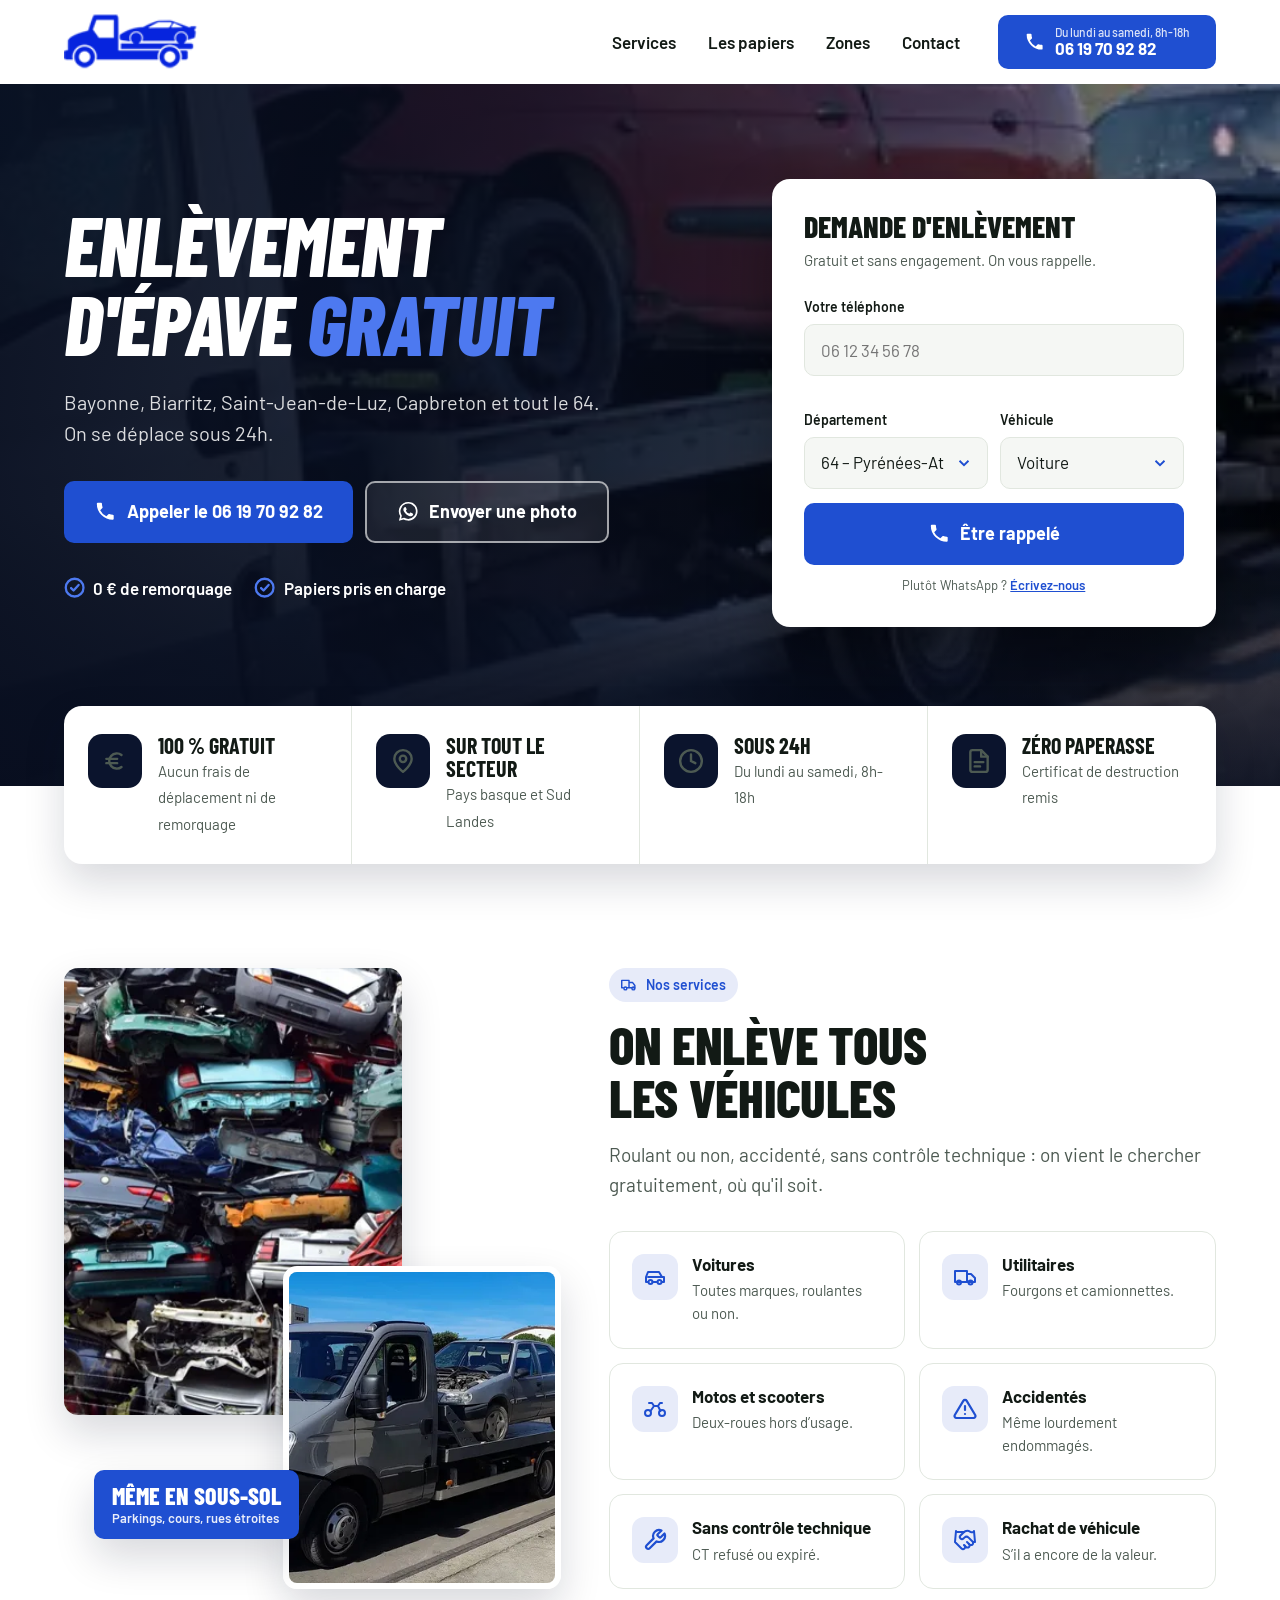
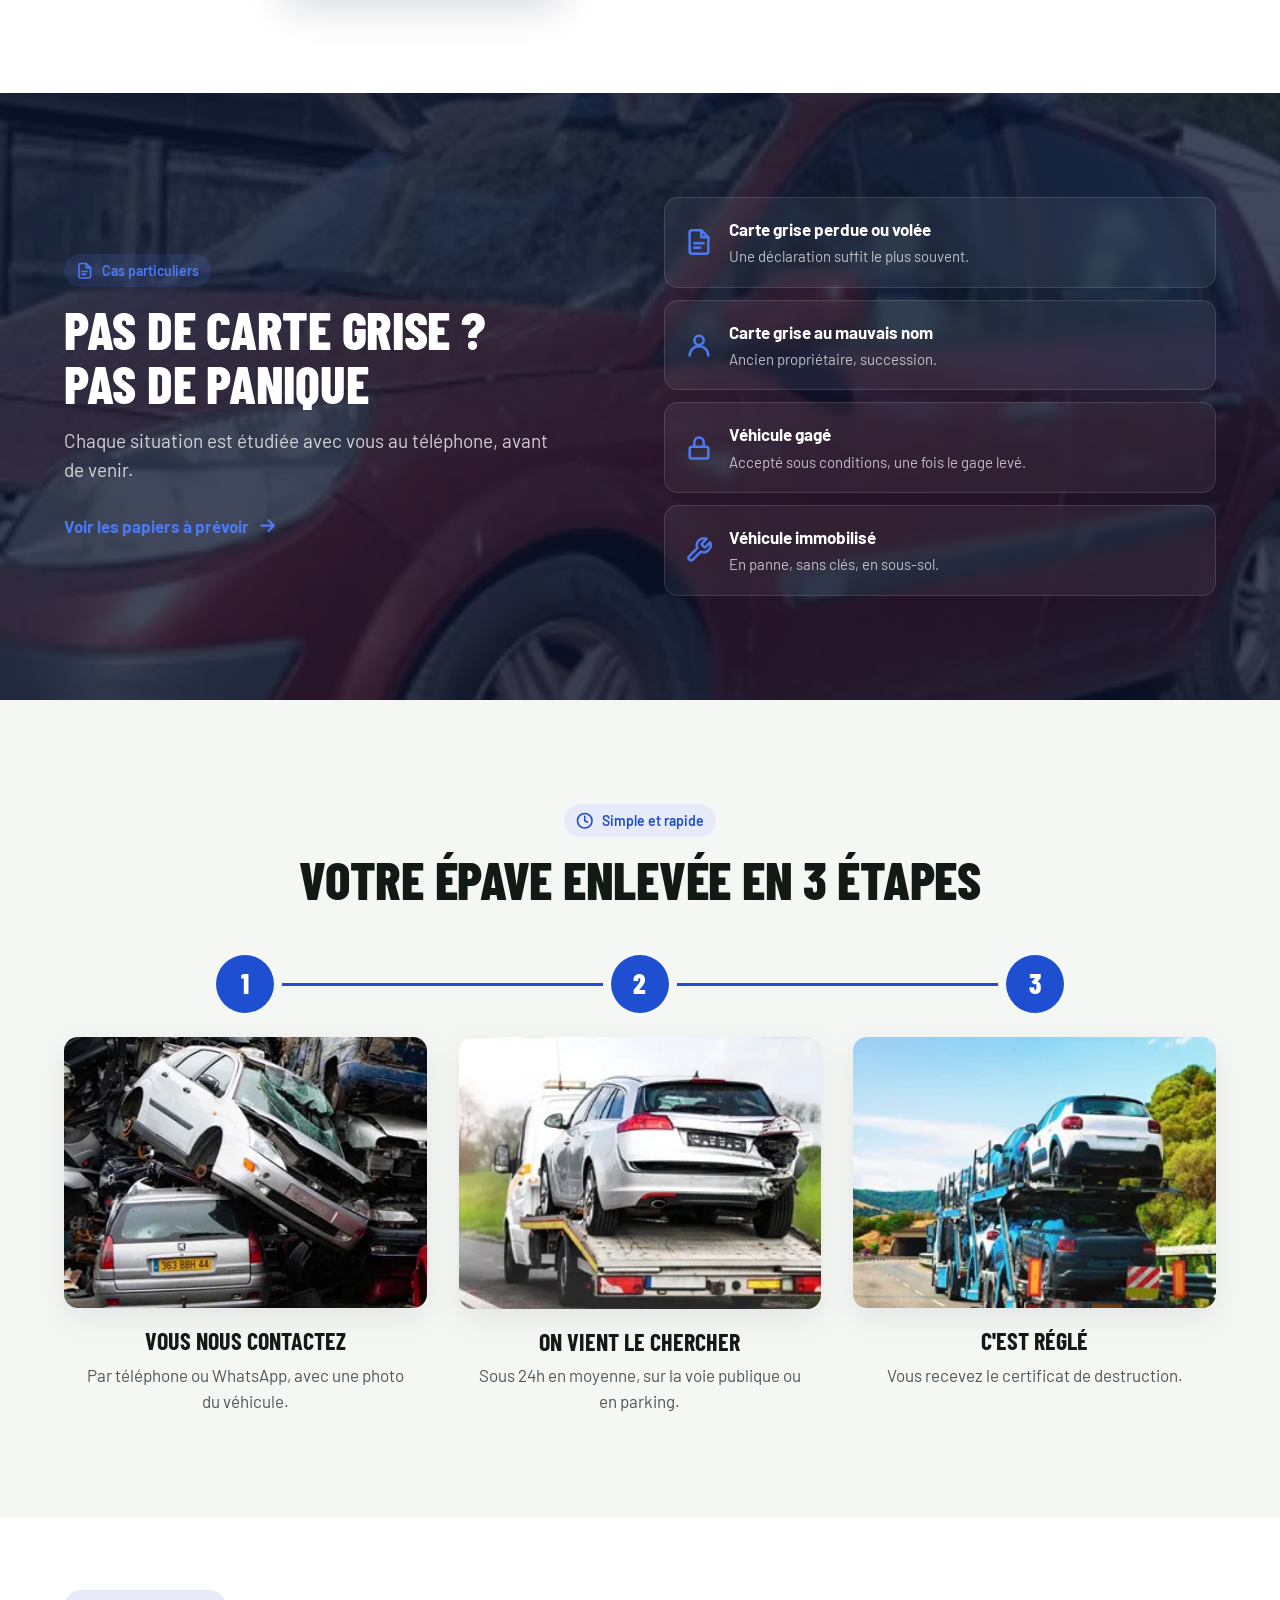
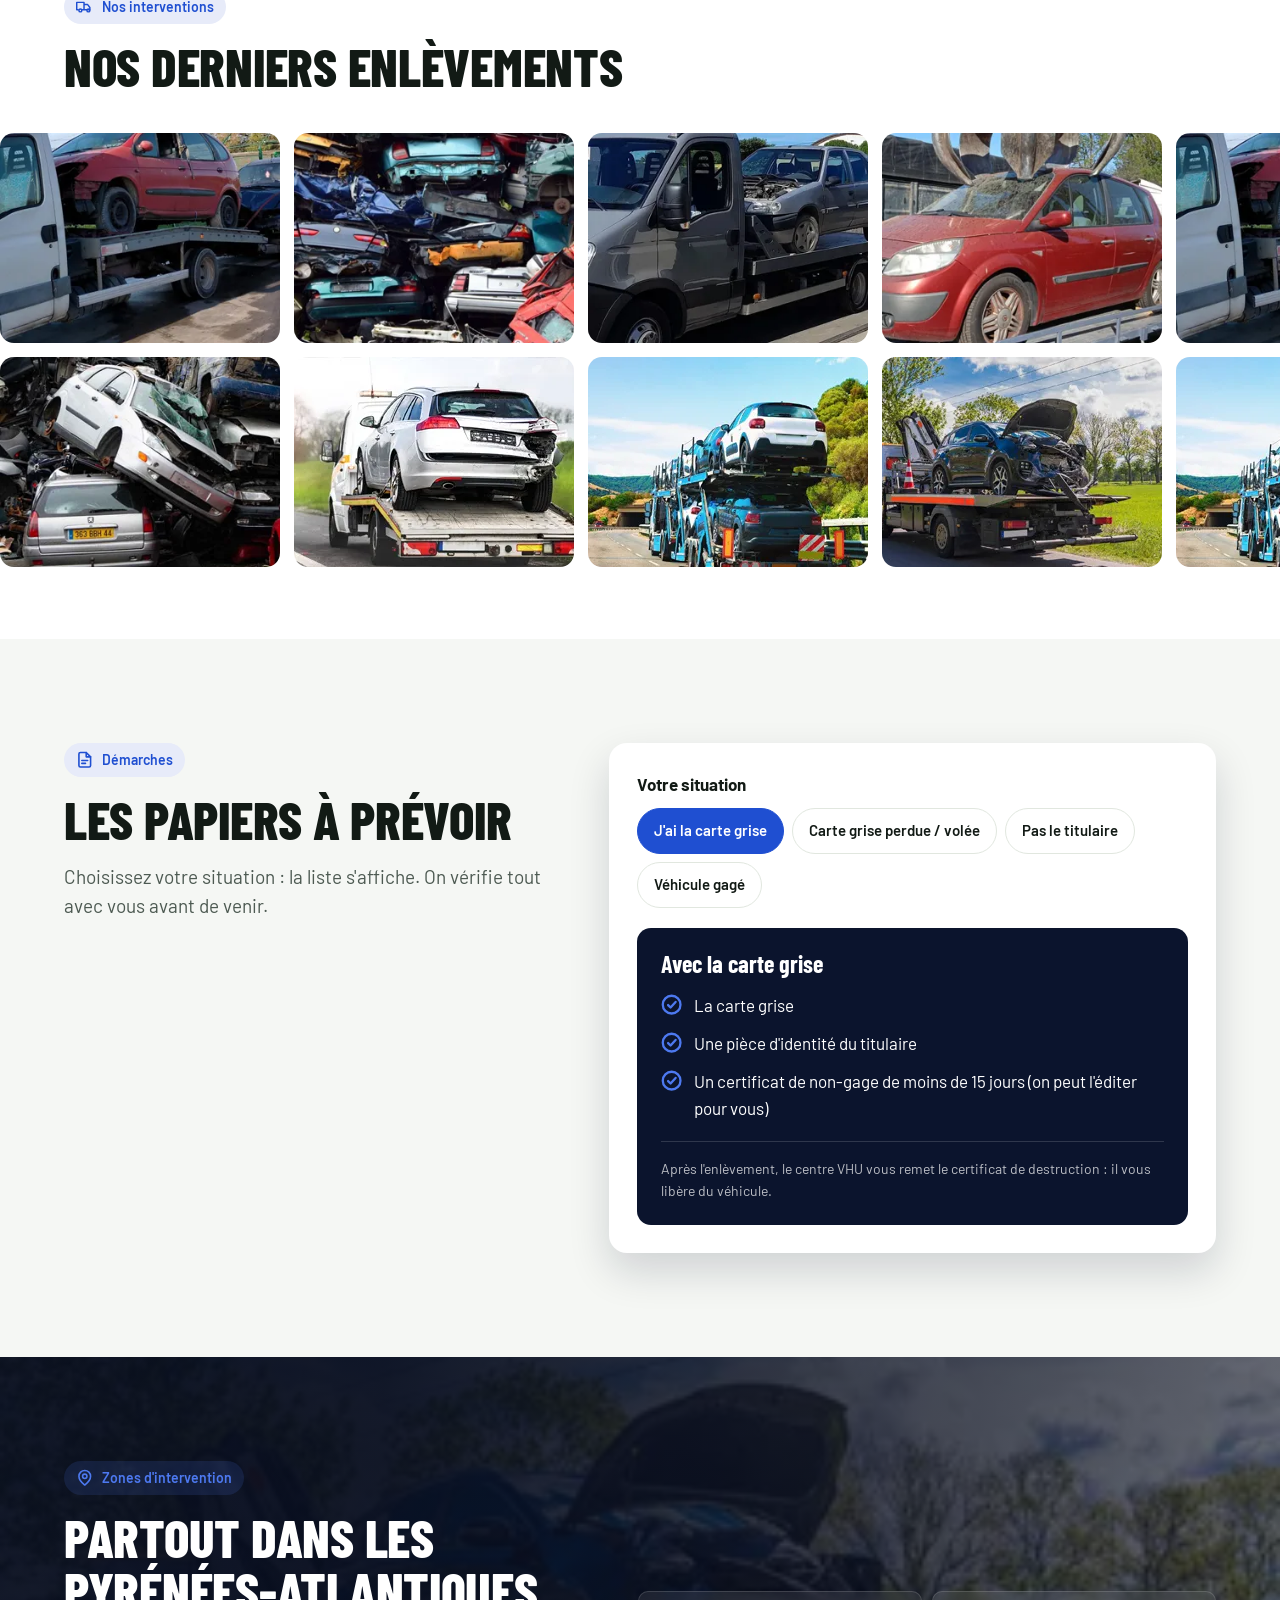
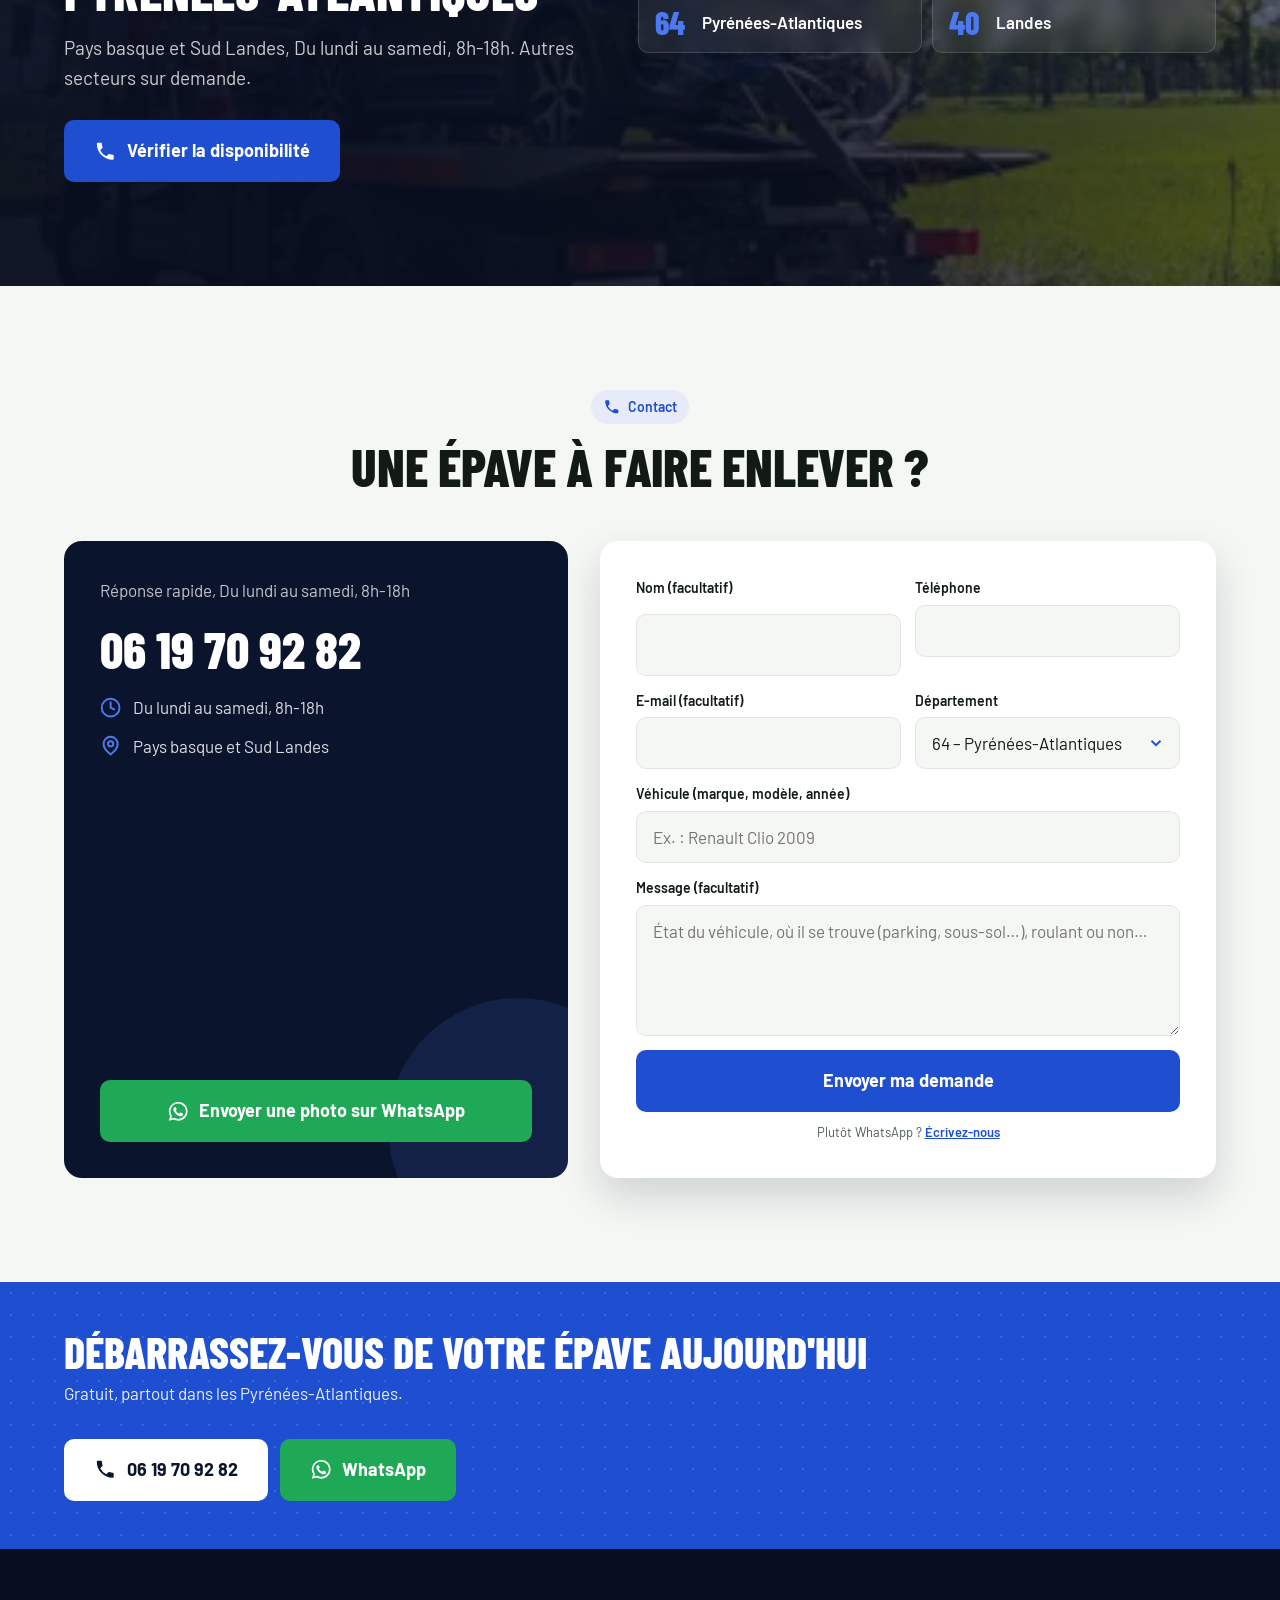
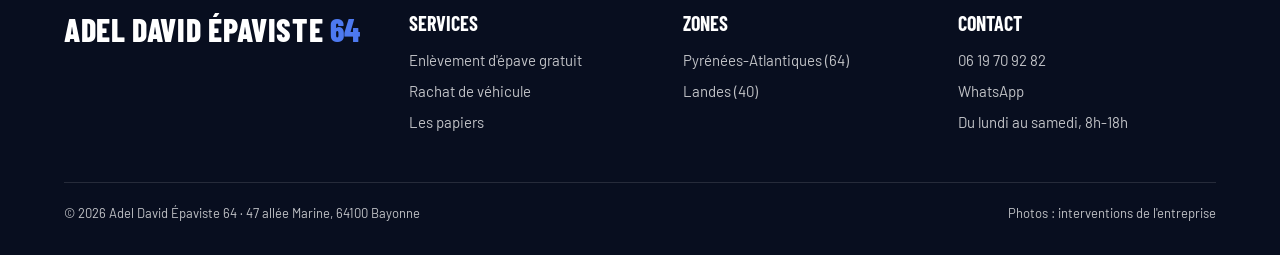
==== commit f7c1ccf0: "Maquettes générées" ====
--- a/epaviste-64-adel-david/index.html
+++ b/epaviste-64-adel-david/index.html
@@ -9,7 +9,7 @@
   <meta property="og:title" content="Enlèvement d&#x27;épave gratuit dans les Pyrénées-Atlantiques | Adel David Épaviste 64">
   <meta property="og:description" content="Enlèvement d&#x27;épave gratuit dans les Pyrénées-Atlantiques, Du lundi au samedi, 8h-18h. Tél. 06 19 70 92 82">
   <meta property="og:image" content="img/photo-1.webp">
-  <meta name="theme-color" content="#2d150b">
+  <meta name="theme-color" content="#0b142d">
   <link rel="icon" href="img/logo.png">
   <link rel="preconnect" href="https://fonts.googleapis.com">
   <link rel="preconnect" href="https://fonts.gstatic.com" crossorigin>
@@ -105,7 +105,7 @@
         <div class="perks_list" data-reveal-group>
           <div class="perks_item" data-reveal><span class="perks_icon"><svg class="" aria-hidden="true"><use href="#i-euro"/></svg></span><div><strong>100 % gratuit</strong><span>Aucun frais de déplacement ni de remorquage</span></div></div>
           <div class="perks_item" data-reveal><span class="perks_icon"><svg class="" aria-hidden="true"><use href="#i-pin"/></svg></span><div><strong>Sur tout le secteur</strong><span>Pays basque et Sud Landes</span></div></div>
-          <div class="perks_item" data-reveal><span class="perks_icon"><svg class="" aria-hidden="true"><use href="#i-clock"/></svg></span><div><strong>Sous 24h</strong><span>Intervention rapide, Du lundi au samedi, 8h-18h</span></div></div>
+          <div class="perks_item" data-reveal><span class="perks_icon"><svg class="" aria-hidden="true"><use href="#i-clock"/></svg></span><div><strong>Sous 24h</strong><span>Du lundi au samedi, 8h-18h</span></div></div>
           <div class="perks_item" data-reveal><span class="perks_icon"><svg class="" aria-hidden="true"><use href="#i-doc"/></svg></span><div><strong>Zéro paperasse</strong><span>Certificat de destruction remis</span></div></div>
         </div>
       </div></div>
--- a/epaviste-64-adel-david/theme.css
+++ b/epaviste-64-adel-david/theme.css
@@ -2,12 +2,12 @@
    Maquette épaviste — feuille de style commune (Client-First)
    ========================================================= */
 :root {
-  --color-dark: #2d150b;
+  --color-dark: #0b142d;
   --color-dark-2: #123826;
-  --color-green: #cf450e;        /* boutons (contraste AA sur blanc) */
-  --color-green-hover: #b03b0c;
-  --color-green-light: #fc7540;  /* pictos et accents sur fond sombre */
-  --color-green-soft: #f9ece7;
+  --color-green: #1f4fd1;        /* boutons (contraste AA sur blanc) */
+  --color-green-hover: #1a43b2;
+  --color-green-light: #4d79f0;  /* pictos et accents sur fond sombre */
+  --color-green-soft: #e7ebf9;
   --color-ink: #121a15;
   --color-ink-soft: #4d5a52;
   --color-bg: #f5f7f4;
@@ -18,8 +18,8 @@
   --font-head: "Barlow Condensed", "Barlow", sans-serif;
   --radius: 14px;
   --radius-small: 10px;
-  --shadow: 0 10px 30px rgba(45, 21, 11, 0.08);
-  --shadow-hover: 0 18px 40px rgba(45, 21, 11, 0.16);
+  --shadow: 0 10px 30px rgba(11, 20, 45, 0.08);
+  --shadow-hover: 0 18px 40px rgba(11, 20, 45, 0.16);
   --ease: cubic-bezier(.2, .7, .2, 1);
   --header-h: 84px;
 }
@@ -51,7 +51,7 @@
 .section-head { max-width: 46rem; margin-bottom: 3rem; }
 .section-head.is-center { margin-left: auto; margin-right: auto; text-align: center; }
 .section-tag { display: inline-flex; align-items: center; gap: 8px; font-weight: 600; font-size: 0.875rem; color: var(--color-green); background: var(--color-green-soft); padding: 6px 12px; border-radius: 99px; margin-bottom: 1rem; }
-.background-color-dark .section-tag { background: rgba(252, 117, 64, 0.14); color: var(--color-green-light); }
+.background-color-dark .section-tag { background: rgba(77, 121, 240, 0.14); color: var(--color-green-light); }
 .heading-style-h1 { font-size: clamp(2.75rem, 1.5rem + 4.6vw, 5.25rem); font-weight: 800; font-style: italic; text-transform: uppercase; letter-spacing: -0.01em; line-height: 0.95; }
 .heading-style-h2 { font-size: clamp(2.125rem, 1.4rem + 2.4vw, 3.5rem); font-weight: 800; text-transform: uppercase; letter-spacing: -0.005em; }
 .heading-style-h3 { font-size: 1.5rem; font-weight: 700; text-transform: uppercase; line-height: 1.05; }
@@ -61,7 +61,7 @@
 
 /* ---------- Boutons ---------- */
 .button { position: relative; overflow: hidden; display: inline-flex; align-items: center; justify-content: center; gap: 10px; min-height: 56px; padding: 0 26px; border-radius: var(--radius-small); background: var(--color-green); color: #fff; font-weight: 700; font-size: 1.0625rem; border: 0; cursor: pointer; white-space: nowrap; transition: transform 0.25s var(--ease), background 0.25s, box-shadow 0.25s; }
-.button:hover { background: var(--color-green-hover); transform: translateY(-2px); box-shadow: 0 10px 24px rgba(207, 69, 14, 0.35); }
+.button:hover { background: var(--color-green-hover); transform: translateY(-2px); box-shadow: 0 10px 24px rgba(31, 79, 209, 0.35); }
 .button:active { transform: translateY(0) scale(0.98); }
 .button.is-whatsapp { background: var(--color-whatsapp); }
 .button.is-whatsapp:hover { background: #188f47; box-shadow: 0 10px 24px rgba(31, 168, 85, 0.35); }
@@ -87,11 +87,11 @@
 .trustbar_label img { height: 58px; width: auto; background: #fff; padding: 4px 6px; border-radius: 6px; }
 .trustbar_label strong { font-weight: 700; }
 .trustbar_hours { display: flex; align-items: center; gap: 8px; color: rgba(255, 255, 255, 0.8); }
-.trustbar_dot { width: 9px; height: 9px; border-radius: 50%; background: var(--color-green-light); box-shadow: 0 0 0 0 rgba(252, 117, 64, 0.7); animation: beacon 1.8s infinite; }
-@keyframes beacon { 0% { box-shadow: 0 0 0 0 rgba(252, 117, 64, 0.7); } 70% { box-shadow: 0 0 0 10px rgba(252, 117, 64, 0); } 100% { box-shadow: 0 0 0 0 rgba(252, 117, 64, 0); } }
+.trustbar_dot { width: 9px; height: 9px; border-radius: 50%; background: var(--color-green-light); box-shadow: 0 0 0 0 rgba(77, 121, 240, 0.7); animation: beacon 1.8s infinite; }
+@keyframes beacon { 0% { box-shadow: 0 0 0 0 rgba(77, 121, 240, 0.7); } 70% { box-shadow: 0 0 0 10px rgba(77, 121, 240, 0); } 100% { box-shadow: 0 0 0 0 rgba(77, 121, 240, 0); } }
 
 .navbar_component { position: sticky; top: 0; z-index: 50; background: rgba(255, 255, 255, 0.96); backdrop-filter: blur(10px); transition: box-shadow 0.3s; }
-.navbar_component.is-scrolled { box-shadow: 0 6px 24px rgba(45, 21, 11, 0.1); }
+.navbar_component.is-scrolled { box-shadow: 0 6px 24px rgba(11, 20, 45, 0.1); }
 .navbar_inner { display: flex; align-items: center; gap: 24px; min-height: var(--header-h); }
 .navbar_logo img { height: 66px; width: auto; transition: transform 0.3s var(--ease); }
 .navbar_logo:hover img { transform: scale(1.04); }
@@ -102,7 +102,7 @@
 .navbar_phone { min-height: 54px; animation: pulse 2.4s infinite; }
 .navbar_phone small { display: block; font-size: 0.75rem; font-weight: 500; opacity: 0.85; line-height: 1.1; }
 .navbar_phone span { line-height: 1.15; text-align: left; }
-@keyframes pulse { 0% { box-shadow: 0 0 0 0 rgba(207, 69, 14, 0.5); } 70% { box-shadow: 0 0 0 12px rgba(207, 69, 14, 0); } 100% { box-shadow: 0 0 0 0 rgba(207, 69, 14, 0); } }
+@keyframes pulse { 0% { box-shadow: 0 0 0 0 rgba(31, 79, 209, 0.5); } 70% { box-shadow: 0 0 0 12px rgba(31, 79, 209, 0); } 100% { box-shadow: 0 0 0 0 rgba(31, 79, 209, 0); } }
 .navbar_toggle { display: none; width: 48px; height: 48px; padding: 0; background: transparent; border: 0; cursor: pointer; position: relative; flex: none; }
 .navbar_toggle span { position: absolute; left: 12px; right: 12px; height: 2.5px; border-radius: 2px; background: var(--color-ink); transition: transform 0.3s var(--ease), opacity 0.2s; }
 .navbar_toggle span:nth-child(1) { top: 16px; }
@@ -118,7 +118,7 @@
 .section_hero { position: relative; color: #fff; overflow: hidden; background: var(--color-dark); }
 .hero_media { position: absolute; inset: 0; }
 .hero_media video, .hero_media img { width: 100%; height: 100%; object-fit: cover; object-position: 65% 50%; }
-.hero_media::after { content: ""; position: absolute; inset: 0; background: linear-gradient(90deg, rgba(31, 14, 8, 0.94) 0%, rgba(31, 14, 8, 0.78) 42%, rgba(31, 14, 8, 0.25) 100%), linear-gradient(0deg, rgba(31, 14, 8, 0.85) 0%, transparent 40%); }
+.hero_media::after { content: ""; position: absolute; inset: 0; background: linear-gradient(90deg, rgba(8, 14, 31, 0.94) 0%, rgba(8, 14, 31, 0.78) 42%, rgba(8, 14, 31, 0.25) 100%), linear-gradient(0deg, rgba(8, 14, 31, 0.85) 0%, transparent 40%); }
 .hero_inner { position: relative; z-index: 1; display: grid; grid-template-columns: 1.25fr 0.85fr; gap: 3.5rem; align-items: center; padding: 5rem 0 9rem; min-height: 78svh; }
 .hero_rating { display: inline-flex; align-items: center; gap: 10px; padding: 8px 14px; border-radius: 99px; background: rgba(255, 255, 255, 0.1); backdrop-filter: blur(8px); font-weight: 600; font-size: 0.9375rem; margin-bottom: 1.5rem; }
 .stars { display: inline-flex; gap: 2px; color: #f6c544; }
@@ -138,8 +138,8 @@
 .form_field label { font-size: 0.875rem; font-weight: 600; }
 .form_input { width: 100%; min-height: 52px; padding: 0 16px; border-radius: var(--radius-small); border: 1.5px solid var(--color-border); background: var(--color-bg); transition: border-color 0.2s, background 0.2s, box-shadow 0.2s; }
 .form_input:hover { border-color: #c5d0c2; }
-.form_input:focus { outline: none; border-color: var(--color-green); background: #fff; box-shadow: 0 0 0 4px rgba(207, 69, 14, 0.15); }
-select.form_input { appearance: none; cursor: pointer; background-image: url("data:image/svg+xml,%3Csvg xmlns='http://www.w3.org/2000/svg' viewBox='0 0 24 24' fill='none' stroke='%23cf450e' stroke-width='2.5'%3E%3Cpath d='m6 9 6 6 6-6'/%3E%3C/svg%3E"); background-repeat: no-repeat; background-position: right 14px center; background-size: 18px; padding-right: 42px; }
+.form_input:focus { outline: none; border-color: var(--color-green); background: #fff; box-shadow: 0 0 0 4px rgba(31, 79, 209, 0.15); }
+select.form_input { appearance: none; cursor: pointer; background-image: url("data:image/svg+xml,%3Csvg xmlns='http://www.w3.org/2000/svg' viewBox='0 0 24 24' fill='none' stroke='%231f4fd1' stroke-width='2.5'%3E%3Cpath d='m6 9 6 6 6-6'/%3E%3C/svg%3E"); background-repeat: no-repeat; background-position: right 14px center; background-size: 18px; padding-right: 42px; }
 .form_input[aria-invalid="true"] { border-color: #d9534f; }
 .form_error { color: #c0392b; font-size: 0.8125rem; min-height: 1em; }
 .form_note { font-size: 0.8125rem; color: var(--color-ink-soft); text-align: center; margin-top: 10px; }
@@ -268,7 +268,7 @@
 .section_zones { position: relative; overflow: hidden; }
 .zones_bg { position: absolute; inset: 0; }
 .zones_bg img { width: 100%; height: 100%; object-fit: cover; }
-.zones_bg::after { content: ""; position: absolute; inset: 0; background: linear-gradient(90deg, rgba(31, 14, 8, 0.95) 30%, rgba(31, 14, 8, 0.6)); }
+.zones_bg::after { content: ""; position: absolute; inset: 0; background: linear-gradient(90deg, rgba(8, 14, 31, 0.95) 30%, rgba(8, 14, 31, 0.6)); }
 .section_zones .padding-global { position: relative; }
 .zones_layout { display: grid; grid-template-columns: 1fr 1.1fr; gap: 3rem; align-items: center; }
 .zones_grid { display: grid; grid-template-columns: repeat(2, 1fr); gap: 10px; }
@@ -283,7 +283,7 @@
    ========================================================= */
 .contact_layout { display: grid; grid-template-columns: 0.9fr 1.1fr; gap: 2rem; align-items: stretch; }
 .contact_card { background: var(--color-dark); color: #fff; border-radius: 18px; padding: 2.25rem; display: flex; flex-direction: column; gap: 1.25rem; position: relative; overflow: hidden; }
-.contact_card::after { content: ""; position: absolute; right: -80px; bottom: -80px; width: 260px; height: 260px; border-radius: 50%; background: rgba(252, 117, 64, 0.12); }
+.contact_card::after { content: ""; position: absolute; right: -80px; bottom: -80px; width: 260px; height: 260px; border-radius: 50%; background: rgba(77, 121, 240, 0.12); }
 .contact_phone { font-family: var(--font-head); font-size: clamp(2.25rem, 1.6rem + 2vw, 3.25rem); font-weight: 800; line-height: 1; transition: color 0.2s; }
 .contact_phone:hover { color: var(--color-green-light); }
 .contact_lines { display: grid; gap: 12px; position: relative; z-index: 1; }
@@ -305,7 +305,7 @@
 /* =========================================================
    FOOTER
    ========================================================= */
-.footer_component { background: #1f0e08; color: rgba(255, 255, 255, 0.75); font-size: 0.9375rem; }
+.footer_component { background: #080e1f; color: rgba(255, 255, 255, 0.75); font-size: 0.9375rem; }
 .footer_top { display: grid; grid-template-columns: 1.3fr 1fr 1fr 1.1fr; gap: 2.5rem; padding: 4rem 0 3rem; }
 .footer_logo { background: #fff; border-radius: var(--radius); padding: 12px; width: 100%; max-width: 300px; }
 .footer_logo img { width: 100%; height: auto; }
@@ -324,7 +324,7 @@
    PAGE « L'ÉPAVISTE »
    ========================================================= */
 .page_hero { position: relative; color: #fff; overflow: hidden; background: var(--color-dark); }
-.page_hero .hero_media::after { background: linear-gradient(90deg, rgba(31, 14, 8, 0.95) 0%, rgba(31, 14, 8, 0.7) 55%, rgba(31, 14, 8, 0.35) 100%); }
+.page_hero .hero_media::after { background: linear-gradient(90deg, rgba(8, 14, 31, 0.95) 0%, rgba(8, 14, 31, 0.7) 55%, rgba(8, 14, 31, 0.35) 100%); }
 .page_hero_inner { position: relative; z-index: 1; display: grid; grid-template-columns: 1.2fr 0.8fr; gap: 3rem; align-items: center; padding: 5rem 0; }
 .breadcrumb { font-size: 0.875rem; color: rgba(255, 255, 255, 0.7); margin-bottom: 1rem; }
 .breadcrumb a:hover { color: #fff; }
@@ -385,7 +385,7 @@
 @media (max-width: 991px) {
   :root { --header-h: 72px; }
   .padding-section-large { padding-top: 4.5rem; padding-bottom: 4.5rem; }
-  .navbar_menu { display: none; position: absolute; top: 100%; left: 0; right: 0; flex-direction: column; background: #fff; padding: 8px 5% 18px; box-shadow: 0 16px 30px rgba(45, 21, 11, 0.12); }
+  .navbar_menu { display: none; position: absolute; top: 100%; left: 0; right: 0; flex-direction: column; background: #fff; padding: 8px 5% 18px; box-shadow: 0 16px 30px rgba(11, 20, 45, 0.12); }
   .navbar_menu.is-open { display: flex; }
   .navbar_link { min-height: 50px; font-size: 1.125rem; }
   .navbar_link::after { display: none; }
@@ -440,7 +440,7 @@
   .info_grid, .timeline, .access_list { grid-template-columns: 1fr; }
   .button { white-space: normal; text-align: center; line-height: 1.2; }
   .contact_layout > * { min-width: 0; }
-  .mobile-bar { display: grid; grid-template-columns: 1.3fr 1fr; gap: 8px; position: fixed; left: 0; right: 0; bottom: 0; z-index: 60; padding: 10px; background: #fff; box-shadow: 0 -8px 24px rgba(45, 21, 11, 0.12); }
+  .mobile-bar { display: grid; grid-template-columns: 1.3fr 1fr; gap: 8px; position: fixed; left: 0; right: 0; bottom: 0; z-index: 60; padding: 10px; background: #fff; box-shadow: 0 -8px 24px rgba(11, 20, 45, 0.12); }
   .mobile-bar .button { min-height: 52px; padding: 0 12px; }
 }
 
